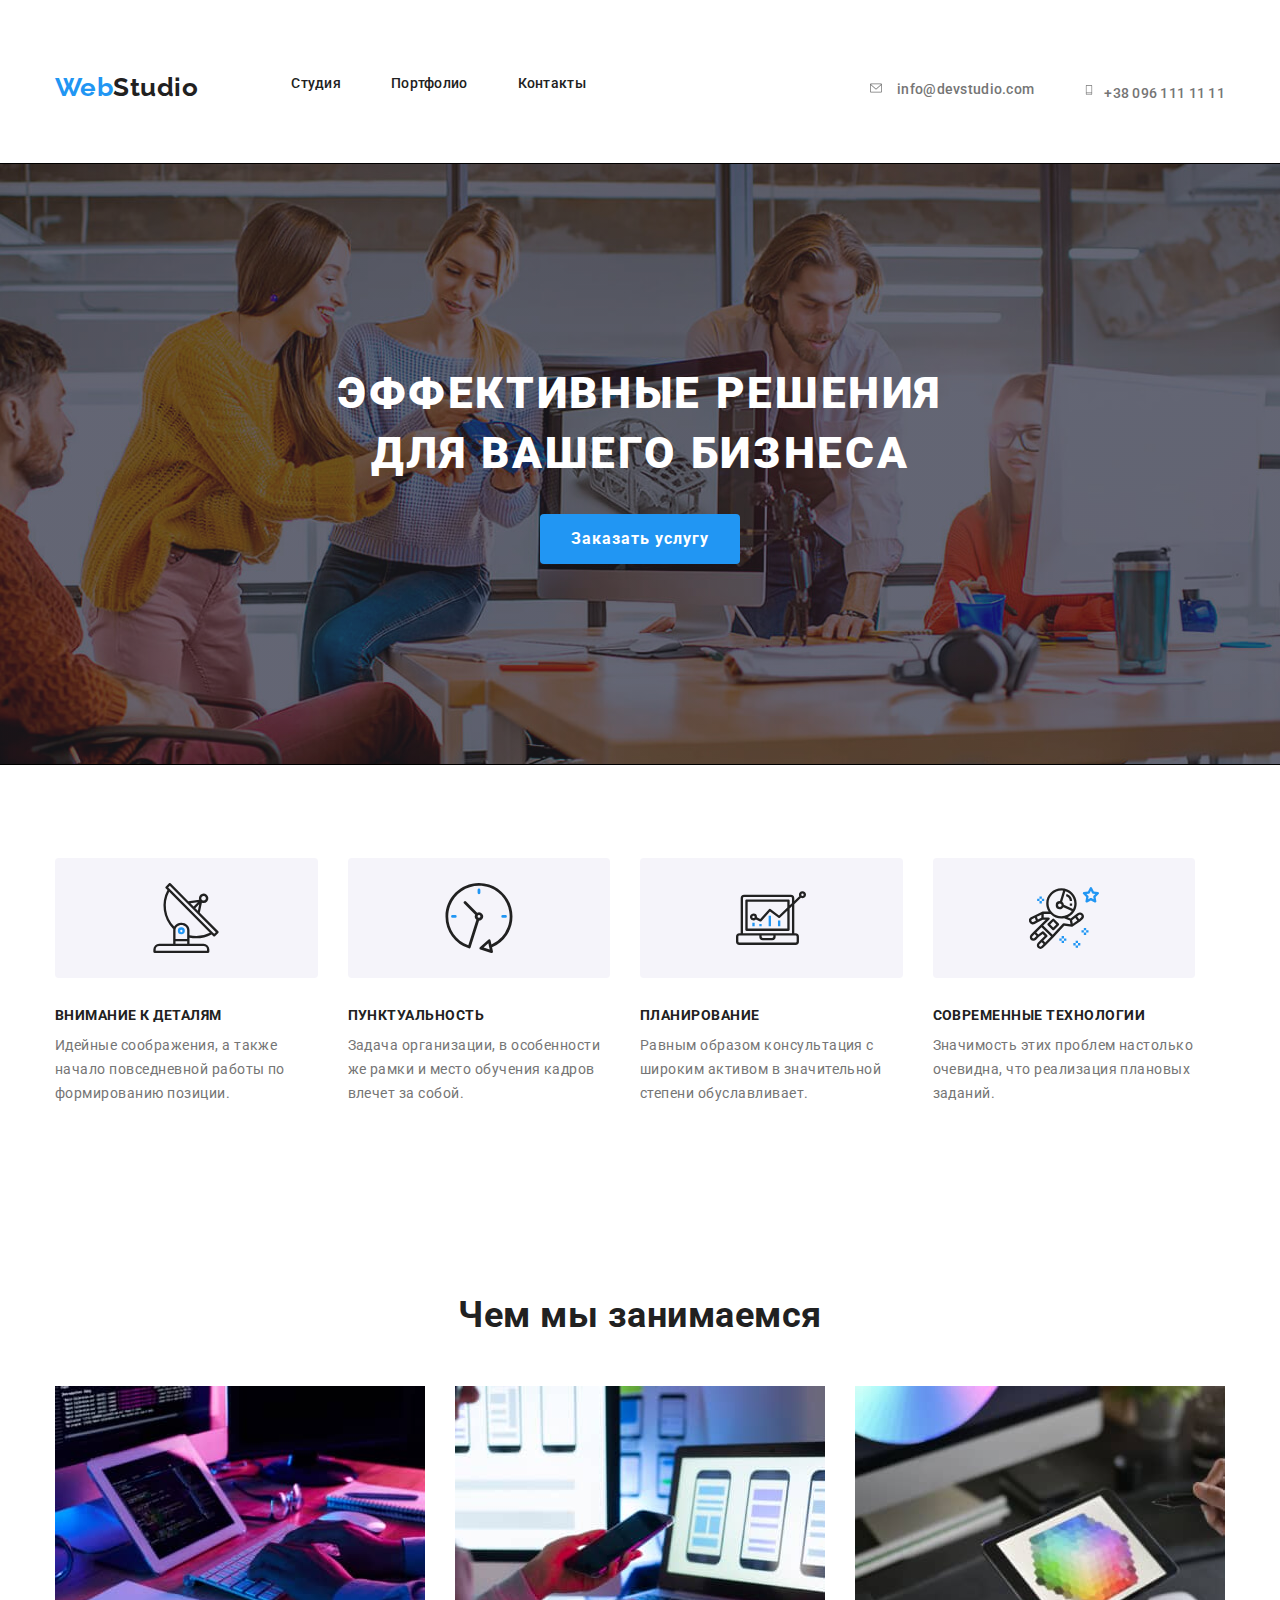
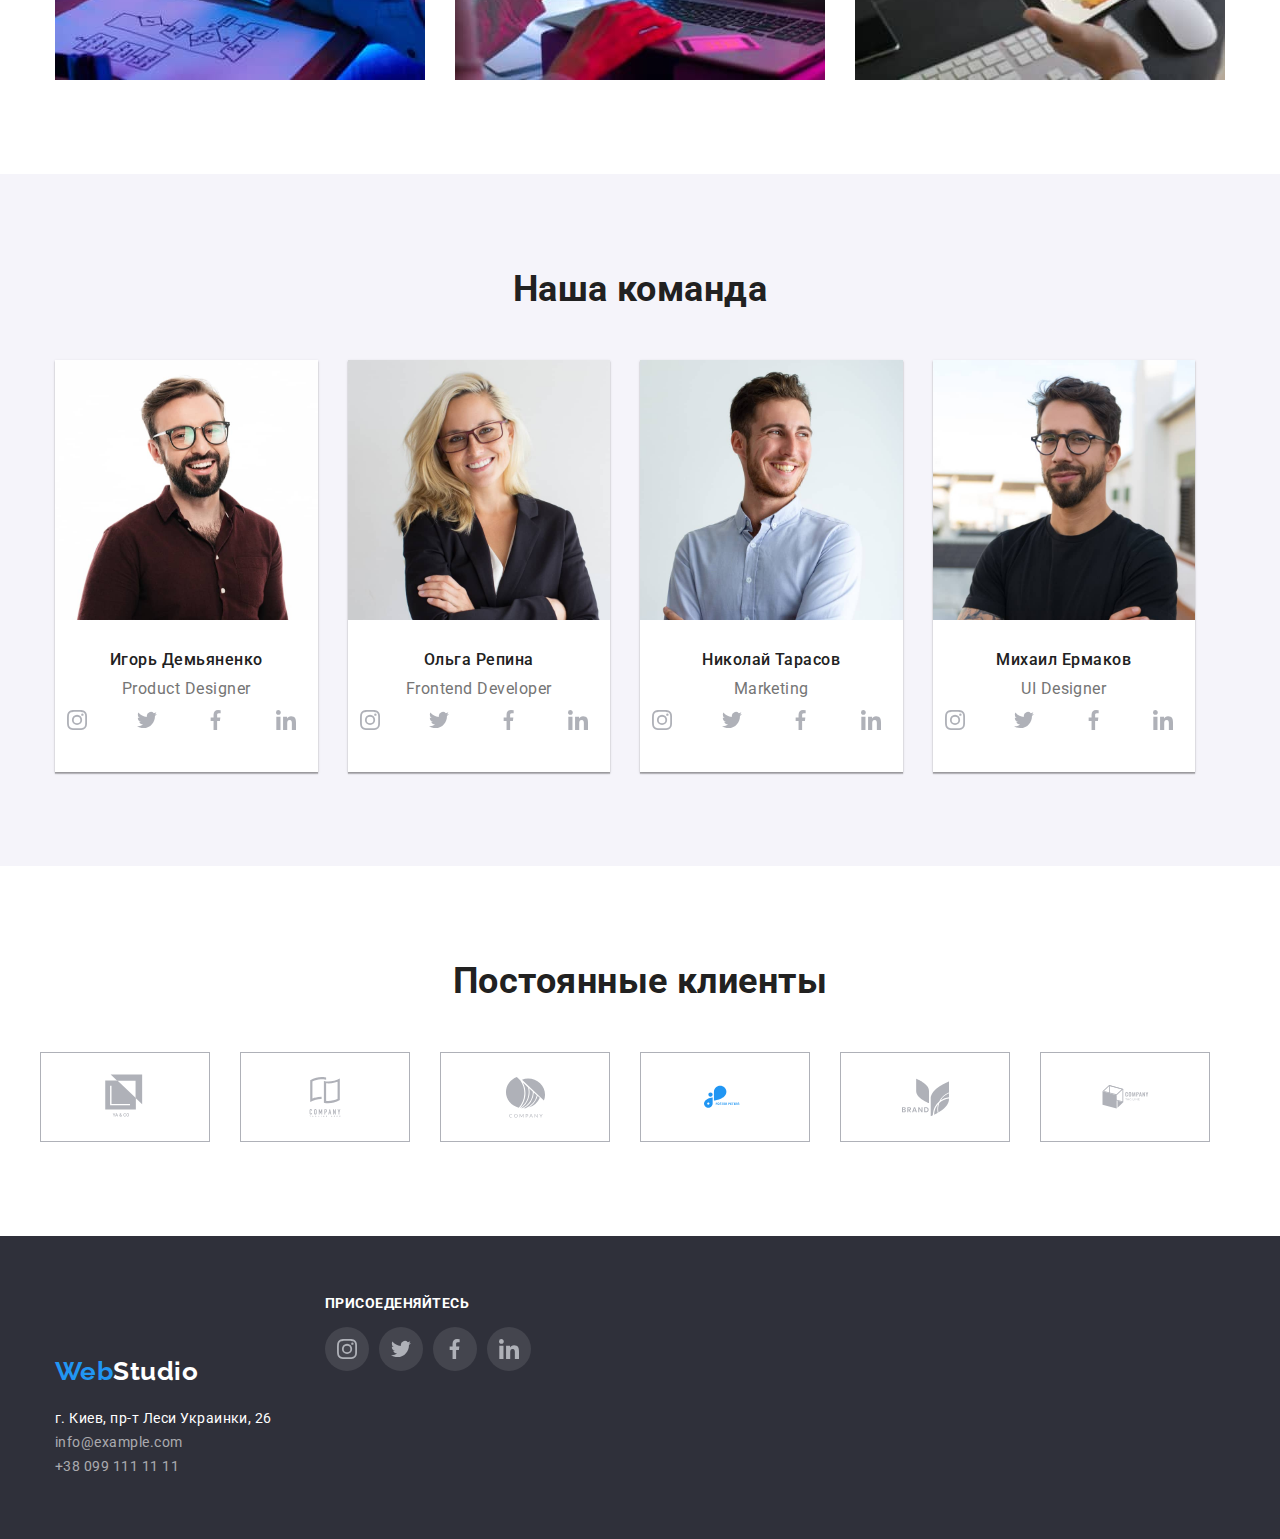
==== index.html @ b107ced2 "Переношу нанные из ДЗ №4" ====
<!DOCTYPE html>
<html lang="ru">

<head>
  <meta charset="UTF-8" />
  <meta name="viewport" content="width=device-width, initial-scale=1.0" />
  <title>Studia</title>
  <link href="https://fonts.googleapis.com/css2?family=Raleway:wght@700&family=Roboto:wght@400;500;700;900&display=swap"
    rel="stylesheet" />
  <link rel="stylesheet" href="./css/normalize.css" />
  <link rel="stylesheet" href="./css/styles.css" />
</head>

<body class="site">

  <!--Шапка сайта навигация-->
  <header class="top">
    <div class="container">
      <nav class="site-nav">
        <a href="./index.html" class="logo" lang="en">
          <span>Web</span>Studio</a>
        <ul class="cape">
          <li class="top-menu">
            <a href="./index.html" class="link">Студия</a>
          </li>
          <li class="top-menu">
            <a href="./portfolio.html" class="link">Портфолио</a>
          </li>
          <li class="top-menu">
            <a href="" class="link">Контакты</a>
          </li>
        </ul>
      </nav>
      <address class="nav-svjaz">


        <a href="mailto:info@devstudio.com">
          <svg class="nav-svjaz-convert">
            <use href="./images/sprit.svg#icon-convert">
            </use>
          </svg>
          <span>
            info@devstudio.com
          </span></a>


        <a href="tel:+380961111111">
          <svg class="nav-svjaz-phone">
            <use href="./images/sprit.svg#icon-phone">
            </use>
          </svg>+38 096 111 11 11</a>

      </address>
    </div>
  </header>
  <main>

    <!--Эффективные решения для вашего бизнеса-->
    <section class="geroj">
      <div class="geroj-content">
        <h1 class="geroj-title">
          Эффективные решения<br />для вашего бизнеса
        </h1>
        <button type="button" class="geroj-cnopca">Заказать услугу</button>
      </div>
    </section>

    <!--Преимущества-->
    <section class="rabot pros">
      <div class="container">
        <!--Этот заголовок будет скрывать-->
        <h2 class="scrit">Преимущества</h2>
        <ul class="cape">
          <li class="top-menu pros-microscop">
            <h3 class="pros-title">Внимание к деталям</h3>
            <p class="pros-absaz">
              Идейные соображения, а также начало повседневной работы по
              формированию позиции.
            </p>
          </li>
          <li class="top-menu pros-hcasi">
            <h3 class="pros-title">Пунктуальность</h3>
            <p class="pros-absaz">
              Задача организации, в особенности же рамки и место обучения
              кадров влечет за собой.
            </p>
          </li>
          <li class="top-menu pros-nout">
            <h3 class="pros-title">Планирование</h3>
            <p class="pros-absaz">
              Равным образом консультация с широким активом в значительной
              степени обуславливает.
            </p>
          </li>
          <li class="top-menu pros-cosmonavt">
            <h3 class="pros-title">Современные технологии</h3>
            <p class="pros-absaz">
              Значимость этих проблем настолько очевидна, что реализация
              плановых заданий.
            </p>
          </li>
        </ul>
      </div>
    </section>

    <!--Чем мы занимаемся-->
    <section class="rabot cartinca">
      <div class="container">
        <h2 class="cartinca-title">Чем мы занимаемся</h2>
        <ul class="cape">
          <li class="top-menu">
            <img src="./images/block-chema.jpg" width="370" height="294"
              alt="планшет, пальцы на клавиатуре, нарисованная блок-схема на листе" />
          </li>
          <li class="top-menu">
            <img src="./images/nout.jpg" width="370" height="294"
              alt="пальцы одной руки на клавиатуре включённого ноутбука, смартфон в другой руке" />
          </li>
          <li class="top-menu">
            <img src="./images/planshet.jpg" width="370" height="294"
              alt="цветная пиктограмма на включенном планшете" />
          </li>
        </ul>
      </div>
    </section>

    <!--Наша команда-->
    <section class="rabot comanda">
      <div class="container">
        <h2 class="comanda-title">Наша команда</h2>
        <ul class="cape">
          <li class="comanda-photo">
            <img src="./images/foto-igor.jpg" alt="фото Игоря" width="270" height="260" class="photo igor" />
            <h4 class="name">Игорь Демьяненко</h4>
            <p lang="en" class="profession">Product Designer</p>

            <ul class="social-list cape">
              <li class="social-list-item">
                <a href="" class="social-list-item-link">
                  <svg class="social-list-item-svg">
                    <use href="./images/sprit.svg#icon-instagram"></use>
                  </svg>
                </a>
              </li>
              <li class="social-list-item">
                <a href="" class="social-list-item-link">
                  <svg class="social-list-item-svg">
                    <use href="./images/sprit.svg#icon-twitter"></use>
                  </svg>
                </a>
              </li>
              <li class="social-list-item">
                <a href="" class="social-list-item-link">
                  <svg class="social-list-item-svg">
                    <use href="./images/sprit.svg#icon-facebook"></use>
                  </svg>
                </a>
              </li>
              <li class="social-list-item">
                <a href="" class="social-list-item-link">
                  <svg class="social-list-item-svg">
                    <use href="./images/sprit.svg#icon-linkedin"></use>
                  </svg>
                </a>
              </li>
            </ul>
          </li>

          <li class="comanda-photo">
            <img src="./images/foto-olga.jpg" alt="девушка улыбается  фото Ольги" width="270" height="260" />
            <h4 class="name">Ольга Репина</h4>
            <p lang="en" class="profession">Frontend Developer</p>

            <ul class="social-list cape">
              <li class="social-list-item">
                <a href="" class="social-list-item-link">
                  <svg class="social-list-item-svg">
                    <use href="./images/sprit.svg#icon-instagram"></use>
                  </svg>
                </a>
              </li>
              <li class="social-list-item">
                <a href="" class="social-list-item-link">
                  <svg class="social-list-item-svg">
                    <use href="./images/sprit.svg#icon-twitter"></use>
                  </svg>
                </a>
              </li>
              <li class="social-list-item">
                <a href="" class="social-list-item-link">
                  <svg class="social-list-item-svg">
                    <use href="./images/sprit.svg#icon-facebook"></use>
                  </svg>
                </a>
              </li>
              <li class="social-list-item">
                <a href="" class="social-list-item-link">
                  <svg class="social-list-item-svg">
                    <use href="./images/sprit.svg#icon-linkedin"></use>
                  </svg>
                </a>
              </li>
            </ul>

          </li>
          <li class="comanda-photo">
            <img src="./images/foto-nikolaj.jpg" alt="фото Николая" width="270" height="260" />
            <h4 class="name">Николай Тарасов</h4>
            <p lang="en" class="profession">Marketing</p>
            <ul class="social-list cape">
              <li class="social-list-item">
                <a href="" class="social-list-item-link">
                  <svg class="social-list-item-svg">
                    <use href="./images/sprit.svg#icon-instagram"></use>
                  </svg>
                </a>
              </li>
              <li class="social-list-item">
                <a href="" class="social-list-item-link">
                  <svg class="social-list-item-svg">
                    <use href="./images/sprit.svg#icon-twitter"></use>
                  </svg>
                </a>
              </li>
              <li class="social-list-item">
                <a href="" class="social-list-item-link">
                  <svg class="social-list-item-svg">
                    <use href="./images/sprit.svg#icon-facebook"></use>
                  </svg>
                </a>
              </li>
              <li class="social-list-item">
                <a href="" class="social-list-item-link">
                  <svg class="social-list-item-svg">
                    <use href="./images/sprit.svg#icon-linkedin"></use>
                  </svg>
                </a>
              </li>
            </ul>

          </li>
          <li class="comanda-photo">
            <img src="./images/foto-mihail.jpg" alt="фото Михаила" width="270" height="260" />
            <h4 class="name">Михаил Ермаков</h4>
            <p lang="en" class="profession">UI Designer</p>

            <ul class="social-list cape">
              <li class="social-list-item">
                <a href="" class="social-list-item-link">
                  <svg class="social-list-item-svg">
                    <use href="./images/sprit.svg#icon-instagram"></use>
                  </svg>
                </a>
              </li>
              <li class="social-list-item">
                <a href="" class="social-list-item-link">
                  <svg class="social-list-item-svg">
                    <use href="./images/sprit.svg#icon-twitter"></use>
                  </svg>
                </a>
              </li>
              <li class="social-list-item">
                <a href="" class="social-list-item-link">
                  <svg class="social-list-item-svg">
                    <use href="./images/sprit.svg#icon-facebook"></use>
                  </svg>
                </a>
              </li>
              <li class="social-list-item">
                <a href="" class="social-list-item-link">
                  <svg class="social-list-item-svg">
                    <use href="./images/sprit.svg#icon-linkedin"></use>
                  </svg>
                </a>
              </li>
            </ul>

          </li>
        </ul>
      </div>
    </section>

    <!-- Постоянные клиенты -->
    <section class="rabot clients">
      <div class="container">
        <h2 class="clients-postojannie">Постоянные клиенты</h2>
        <ul class="cape">
          <li class="top-menu">
            <a href="" class="list-item-link">
              <svg class="list-item-link-svg" width="45" height="50">
                <use href="./images/sprit.svg#icon-client-1"></use>
              </svg>
            </a>
          </li>
          <li class="top-menu">
            <a href="" class="list-item-link">
              <svg class="list-item-link-svg" width="40" height="52">
                <use href="./images/sprit.svg#icon-client-2"></use>
              </svg>
            </a>
          </li>
          <li class="top-menu">
            <a href="" class="list-item-link">
              <svg class="list-item-link-svg" width="41" height="43">
                <use href="./images/sprit.svg#icon-client-3"></use>
              </svg>
            </a>
          </li>
          <li class="top-menu">
            <a href="" class="list-item-link">
              <svg class="list-item-link-svg" width="80" height="42">
                <use href="./images/sprit.svg#icon-client-4"></use>
              </svg>
            </a>
          </li>
          <li class="top-menu">
            <a href="" class="list-item-link">
              <svg class="list-item-link-svg" width="59" height="47">
                <use href="./images/sprit.svg#icon-client-5"></use>
              </svg>
            </a>
          </li>
          <li class="top-menu">
            <a href="" class="list-item-link">
              <svg class="list-item-link-svg" width="89" height="46">
                <use href="./images/sprit.svg#icon-client-6"></use>
              </svg>
            </a>
          </li>
        </ul>
      </div>
    </section>

  </main>



  <!--Футер-->
  <footer class="bottom">
    <div class="container">
      <section class="bottom-cell">
        <!-- Заглавие будет скрыто -->
        <h2 class="scrit">Наши контакты</h2>
        <a href="./index.html" class="logo" lang="en">
          <span>Web</span>Studio</a>
        <address class="bottom-svjaz">
          <a href="https://goo.gl/maps/cJfqDqCZYwjDyBbn9" target="_blank" class="bottom-svjaz zvet">г. Киев,
            пр-т Леси
            Украинки, 26</a>
          <a href=" mailto:info@example.com" class="bottom-svjaz">info@example.com</a>

          <a href="tel:+380991111111" class="bottom-svjaz">+38 099 111 11 11</a>

        </address>
      </section>

      <section class="bottom-cozseti">
        <!-- Прихований заголовок -->
        <h2 class="scrit">Соцсети</h2>
        <div>
          <b class="bottom-prisoedenajtes">Присоеденяйтесь</b>
          <ul class="social-list cape">
            <li class="social-list-item">
              <a href="" class="social-list-item-link">
                <svg class="social-list-item-svg">
                  <use href="./images/sprit.svg#icon-instagram"></use>
                </svg>
              </a>
            </li>
            <li class="social-list-item">
              <a href="" class="social-list-item-link">
                <svg class="social-list-item-svg">
                  <use href="./images/sprit.svg#icon-twitter"></use>
                </svg>
              </a>
            </li>
            <li class="social-list-item">
              <a href="" class="social-list-item-link">
                <svg class="social-list-item-svg">
                  <use href="./images/sprit.svg#icon-facebook"></use>
                </svg>
              </a>
            </li>
            <li class="social-list-item">
              <a href="" class="social-list-item-link">
                <svg class="social-list-item-svg">
                  <use href="./images/sprit.svg#icon-linkedin"></use>
                </svg>
              </a>
            </li>
          </ul>
        </div>

      </section>

    </div>
  </footer>
</body>

</html>
---- css/styles.css ----
/* цвет основного текста #212121 */
/* цвет вторичного текста #757575 */
/* акцент #2196F3 */
/* белый цвет #ffffff */
/*вторичный цвет фона #2F303A */

:root {
  --title-text-color: #212121;
  --primary-text-color: #757575;
  --accent-color: #2196f3;
  --primary-gov-color: #ffffff;
  --secondary-sov-color: #2f303a;
  --secondary-lav-color: #f5f4fa;
}

*,
*::before,
/*наследует стиль от элемента к которому добавляется*/
*::after {
  /* создаёт псевдоэлемент после содержимого элемента. Не у всех элементов есть собственное содержимое, поэтому ::after не даёт результата для <img>, <input> и ряда других элементов.*/
  margin: 0;
  /*это внешний отступ на всех 4 сторонах*/
  padding: 0;
  /*задает отступ от содержимого до края блока*/
  box-sizing: border-box;
  /*размер коробки: рамка-рамка;*/
}

*,
::after,
::before {
  box-sizing: border-box;
}

body {
  font-family: Roboto, sans-serif;
  /*шрифт*/
  font-weight: 400;
  /*насыщенность шрифта*/
  color: var(--primary-text-color);
  letter-spacing: 0.03em;
  /*сгущенность шрифра*/
  background-color: var(--primary-gov-color);
  /*цвет фона*/
}

.cape {
  list-style: none;
  /*стиль маркера, тут выбран без подчеркивания*/
}

a {
  display: block;
  /*сделать блочным*/
  text-decoration: none;
  /*убрали подчеркивание ссылки*/
}

button {
  cursor: pointer;
  /*чтобы кнопка выделялась при нажатии*/
  display: inline-block;
  /*изменили на строчно-блочный, для придания формы кнопке */
}

img {
  display: block;
  /*Превращение тега <img> в блочный элемент*/
  max-width: 100%;
  /*максимальная ширина*/
  object-fit: cover;
  /*отрезаем стороны img сoхраняя соотношение сторон */
}

address {
  font-style: normal;
  /*стиль шрифта*/
}

.container {
  width: 1200px;
  /*ширина*/
  padding: 0 15px;
  /*отступ от содержимого до края блока*/
  margin: 0 auto;
  /*это внешний отступ на всех 4 сторонах*/
}

.scrit {
  position: absolute;
  clip-path: rect(1px, 1px, 1px, 1px);
  /*область для скрытого заголовка*/
  padding: 0;
  border: 0;
  /*убирает рамку*/
  height: 1px;
  /*высота*/
  width: 1px;
  /*ширина*/
  overflow: hidden;
}

/* Cтилизация заголовка*/

header {
  padding-top: 35px;
  /*отступ от верхнего края*/
  padding-bottom: 29px;
  /*отступ от нижнего края содержимог оелемента*/
  background-color: var(--primary-gov-color);
}

header .container {
  display: flex;
  /*поставили в ряд из привет!*/
  align-items: center;
  /*выравнивам по центру*/
}

/* Стилизация логотипа*/

.logo {
  font-family: Raleway, sans-serif;
  /*шрифт*/
  font-weight: 700;
  /*насыщенность шрифта*/
  font-size: 26px;
  /*размер шрифта*/
  line-height: 1.19;
  /*междустрочный интервал*/
}

.logo span {
  color: var(--accent-color);
  /*цвет*/
}

.top .logo {
  padding-top: 27px;
  /*отступ от верхнего края*/
  padding-bottom: 22px;
  /*отступ от нижнего края содержимог елемента*/
  margin-right: 93px;
  color: var(--title-text-color);
}

.bottom .logo {
  margin-bottom: 20px;
  /*отступа от нижнего края */
  color: var(--primary-gov-color);
}

/* Стилизация навигации сайта */

.site-nav {
  display: flex;
  align-items: center;
}

.site-nav>.cape {
  display: flex;
}

.site-nav .link {
  font-weight: 500;
  font-size: 14px;
  line-height: 1.14;
  letter-spacing: 0.02em;
  color: var(--title-text-color);
}

.site-nav .top-menu {
  margin-right: 50px;
}

.site-nav .link:hover,
.site-nav .link:focus {
  color: var(--accent-color);
}

.site-nav .link.current::after {
  color: var(--accent-color);
  border-radius: 2px;
}

.site-nav .link.current {
  color: var(--accent-color);
}

/* Стилизация связи, тел. и емейл */

.nav-svjaz {
  display: flex;
  margin-left: auto;
  padding-top: 32px;
  padding-bottom: 32px;

}

.nav-svjaz a {
  color: var(--primary-text-color);
  font-weight: 500;
  font-size: 14px;
  line-height: 1.14;
  letter-spacing: 0.02em;
}

.nav-svjaz a:hover svg ,
.nav-svjaz a:focus svg{
  color: var(--accent-color);
  fill: color: var(--accent-color);;
}

.nav-svjaz a {
  margin-left: 50px;
}

.nav-svjaz-convert {
  fill: var(--primary-text-color);
  width: 16px;
  height: 12px;
  margin-right: 10px;
  margin-top: 15px;

}

.nav-svjaz-phone {
  fill: var(--primary-text-color);
  background: url('./images/symbol-defs.svg');
  background-size: 100%;
  width: 10px;
  height: 16px;
  margin-top: 12px;
  margin-right: 10px;
  margin-top: 15px;
}

.nav-svjaz-convert {
  background: url('./images/symbol-defs.svg');
  background-size: 100%;
  width: 16px;
  height: 12px;
}

.nav-svjaz-convert:hover {
  background-position: 0 25px;
  color: var(--accent-color);
}

/*Cтилизация страницы студия*/
h1,
h2,
h3,
h4 {
  margin-top: 0;
  margin-bottom: 0;
  color: var(--title-text-color);
}

p {
  margin-top: 0;
  margin-bottom: 0;
}

/* Cтилизация секции герой */

.geroj {
  /*height: 600px;*/
  min-height: 600px;
  outline: 1px solid black;
  max-width: 1600px;
  margin: 0 auto;
  /*margin-left: auto;
  margin-top: auto;*/
  padding-top: 200px;
  padding-bottom: 200px;
  background-color: var(--secondary-sov-color);
  background-image: linear-gradient(to right, rgba(47, 48, 58, 0.4), rgba(47, 48, 58, 0.4)),
    url(../images/geroj.jpg);
  /*background-image: linear-gradient(rgba(47, 48, 58, 0.4), rgba(47, 48, 58, 0.4)),
    url(../images/geroj.jpg);*/
  background-position: center;
  background-repeat: no-repeat;
  background-size: cover;
}

.geroj-content {
  text-align: center;
  margin: 0 auto;
  max-width: 696px;
  padding-right: 15px;
  padding-left: 15px;
}

.geroj-title {
  margin: 0 auto 30px;
  font-weight: 900;
  font-size: 44px;
  line-height: 1.36;
  letter-spacing: 0.06em;
  text-transform: uppercase;
  /*делаем, чтоб все буквы были заглавными*/

  color: var(--primary-gov-color);
}

.geroj-cnopca {
  display: block;
  width: 200px;
  min-height: 50px;
  /*минимальная высота*/
  margin: 0 auto;
  padding: 10px 31px;

  font-family: inherit;
  font-weight: 700;
  font-size: 16px;
  line-height: 1.88;
  letter-spacing: 0.06em;

  color: var(--primary-gov-color);
  background-color: var(--accent-color);

  border-radius: 4px;
  /*округляем края кнопки*/
  border-width: 0;
  /*толщина*/
}

/* Cтилизация наших преимуществ */

.rabot {
  padding-top: 94px;
  /*Устанавливает значение поля от верхнего края содержимого элемента. Полем называется расстояние от внутреннего края рамки элемента до воображаемого прямоугольника, ограничивающего его содержимое*/
  padding-bottom: 94px;
}

.pros .cape {
  display: flex;
}

.pros .top-menu {
  width: 270px;
}

.pros .top-menu {
  margin-right: 30px;
}

.pros .top-menu::before {
  display: block;
  content: "";
  height: 120px;
  margin-bottom: 30px;
  background-color: #f5f4fa;
  border-radius: 4px;
  background-repeat: no-repeat;
  background-position: center;
}

.pros-microscop::before {
  background-image: url(../images/microscop.svg);
}

.pros-hcasi::before {
  background-image: url(../images/hcasi.svg);
}

.pros-nout::before {
  background-image: url(../images/nout.svg);
}

.pros-cosmonavt::before {
  background-image: url(../images/cosmonavt.svg);
}

.pros-title {
  margin-bottom: 10px;
  font-weight: 700;
  font-size: 14px;
  line-height: 1.14;
  text-transform: uppercase;

  color: var(--title-text-color);
}

.pros-absaz {
  font-size: 14px;
  line-height: 1.71;
  color: var(--primary-text-color);
}

/* Стилизация секции чем мы занимаемся*/

.cartinca {
  padding-top: 0;
}

.cartinca-title {
  margin-bottom: 50px;
  text-align: center;
  font-size: 36px;
  /* размер шрифта*/
  line-height: 1.17;
}

.cartinca .top-menu {
  width: 370px;
  margin: 15px;
}

.cartinca .cape {
  display: flex;
  flex-wrap: wrap;
  /*Флексы выстраиваются в несколько строк*/
  margin: -15px;
}

/* Стилизация секции наша команда*/

.comanda {
  background-color: var(--secondary-lav-color);
}

.comanda-title {
  margin-bottom: 50px;
  text-align: center;
  font-size: 36px;
  line-height: 1.17;
}

.comanda .cape {
  display: flex;
  justify-content: space-between;
  /*задает отступы между картинками*/
}

.comanda-photo {
  margin-right: 30px;
}

.comanda-photo .name {
  margin-bottom: 10px;
  font-weight: 500;
  font-size: 16px;
  line-height: 1.19;
}

.comanda-photo {
  text-align: center;
  padding-bottom: 30px;
  background: var(--primary-gov-color);
  box-shadow: 0px 1px 3px rgba(0, 0, 0, 0.12), 0px 1px 1px rgba(0, 0, 0, 0.14),
    0px 2px 1px rgba(0, 0, 0, 0.2);
  /*добавляем тень*/
}

.comanda-photo img {
  margin-bottom: 30px;
}

.comanda-photo .profession {
  font-size: 16px;
  line-height: 1.19;
}

/*Cтилизация соц сетей*/

.social-list {
  display: flex;
  justify-content: center;
  align-items: center;
}

.social-list-item-link {
  display: flex;
  align-items: center;
  justify-content: center;
  width: 44px;
  height: 44px;
  border-radius: 50%;
}

.social-list-item {
  margin-right: 10px;
}

.social-list-item-svg {
  fill: #afb1b8;
  width: 20px;
  height: 20px;

}

.social-list-item-link:hover {
  background-color: var(--accent-color);
}

.social-list-item-link:hover .social-list-item-svg {
  fill: var(primary-gov-color);
}



/*Cтилизация секции наши клиенты*/

.clients-postojannie {
  margin-bottom: 50px;
  text-align: center;
  font-size: 36px;
  line-height: 1.17;
}

.clients .cape {
  display: flex;
  justify-content: center;
}

.clients .top-menu {
  margin-right: 30px;
}

.clients .list-item-link {
  display: flex;
  align-items: center;
  justify-content: center;
  width: 170px;
  height: 90px;
  border: 1px solid #afb1b8;
}

.clients .list-item-link:hover {
  border: 1px solid var(--accent-color);
}

.clients .list-item-link-svg {
  fill: #afb1b8;
}

.clients .list-item-link:hover .list-item-link-svg {
  fill: var(--accent-color);
}


/* Cтилизация футера */

/* Стилизация контактных данных футера: адрес, тел , емейл */
.bottom {
  padding-top: 60px;
  padding-bottom: 60px;
  background-color: var(--secondary-sov-color);
}

.bottom .container {
  display: flex;
}

.bottom-svjaz {
  color: rgba(255, 255, 255, 0.6);
  font-size: 14px;
  line-height: 1.71;
  font-style: normal;
}

.zvet {
  color: var(--primary-gov-color);
}

.bottom-cell {
  margin-top: 60px;
  margin-bottom: 60 px;
  width: 270px;

}

section {
  display: block;
}

bottom-svjaz a {
  color: var(--primary-gov-color);
  font-size: 14px;
  line-height: 1.71;
  margin-bottom: 9px;
}

/*.carta {
  color: var(--primary-gov-color);*/

.bottom-svjaz a:hover,
/*фокус и ховер*/
.bottom-svjaz a:focus {
  color: var(--accent-color);
}

.bottom-cozseti {
  display: block;
  margin-bottom: 20px;
  font-size: 14px;
  line-height: 1.14;
  text-transform: uppercase;

  color: var(--primary-gov-color);
}

.bottom-cozseti .social-list-item-link {
  background-color: rgba(255, 255, 255, 0.1);
}

.bottom-cozseti .social-list-item-svg {
  fill: var(--primary-gov-color);
}

.bottom-cozseti .social-list-item-link:hover {
  background-color: var(--accent-color);
}

.bottom-cozseti .social-list-item-link:hover .social-list-item-svg {
  fill: var(--primary-gov-color);
}

.bottom-prisoedenajtes {
  font-weight: 700;
  display: block;
  margin-bottom: 15px;
  font-size: 14px;
  line-height: 1.14;
  text-transform: uppercase;

  color: var(--primary-gov-color);
}




/*Стилизация макета портфолио*/
h1,
h2,
h3 {
  margin-top: 0;
  margin-bottom: 0;
}

/*Cтилизация меню макета портфолио*/
button {
  padding: 0 0;
}

.rabot {
  padding-top: 94px;
  padding-bottom: 94px;
}

header {
  border-bottom: 1px solid #f5f4fa;
}

.filter {
  display: flex;
  justify-content: center;
  /*выравнивание картинок по центру относительно всего контейнера*/
  margin-bottom: 34px;
}

.filter-cnopca {
  display: inline-block;
  padding: 6px 22px;

  font-family: inherit;
  font-weight: 500;
  font-size: 16px;
  line-height: 1.62;

  color: var(--title-text-color);

  background-color: var(--secondary-lav-color);
  border-radius: 4px;
  border-width: 0;
}

.cnopca {
  margin-right: 8px;
}

.filter-cnopca:hover,
/*ховер и фокус*/
.filter-cnopca:focus {
  color: var(--primary-gov-color);
  background-color: var(--accent-color);
}

/* Стилизация раздела наши проекты */

.projeckt {
  display: flex;
  flex-wrap: wrap;
  margin: -15px;
  list-style: none;
}

.primer-link {
  border: 1px solid #f5f4fa;
}

.projeckt-stroca {
  width: 370px;
  margin: 15px;
  padding-bottom: 20px;
}

.projeckt-stroca img {
  /*display: block;*/
  margin-bottom: 20px;
}

.projeckt-title {
  margin-right: 20px;
  margin-bottom: 4px;
  margin-left: 20px;
  font-size: 18px;
  line-height: 2;
  letter-spacing: 0.06em;

  color: var(--title-text-color);
}

.projeckt-absaz {
  margin-right: 20px;
  margin-left: 20px;
  font-size: 16px;
  line-height: 2;

  color: var(--primary-text-color);
}

/*.skrit {
}*/
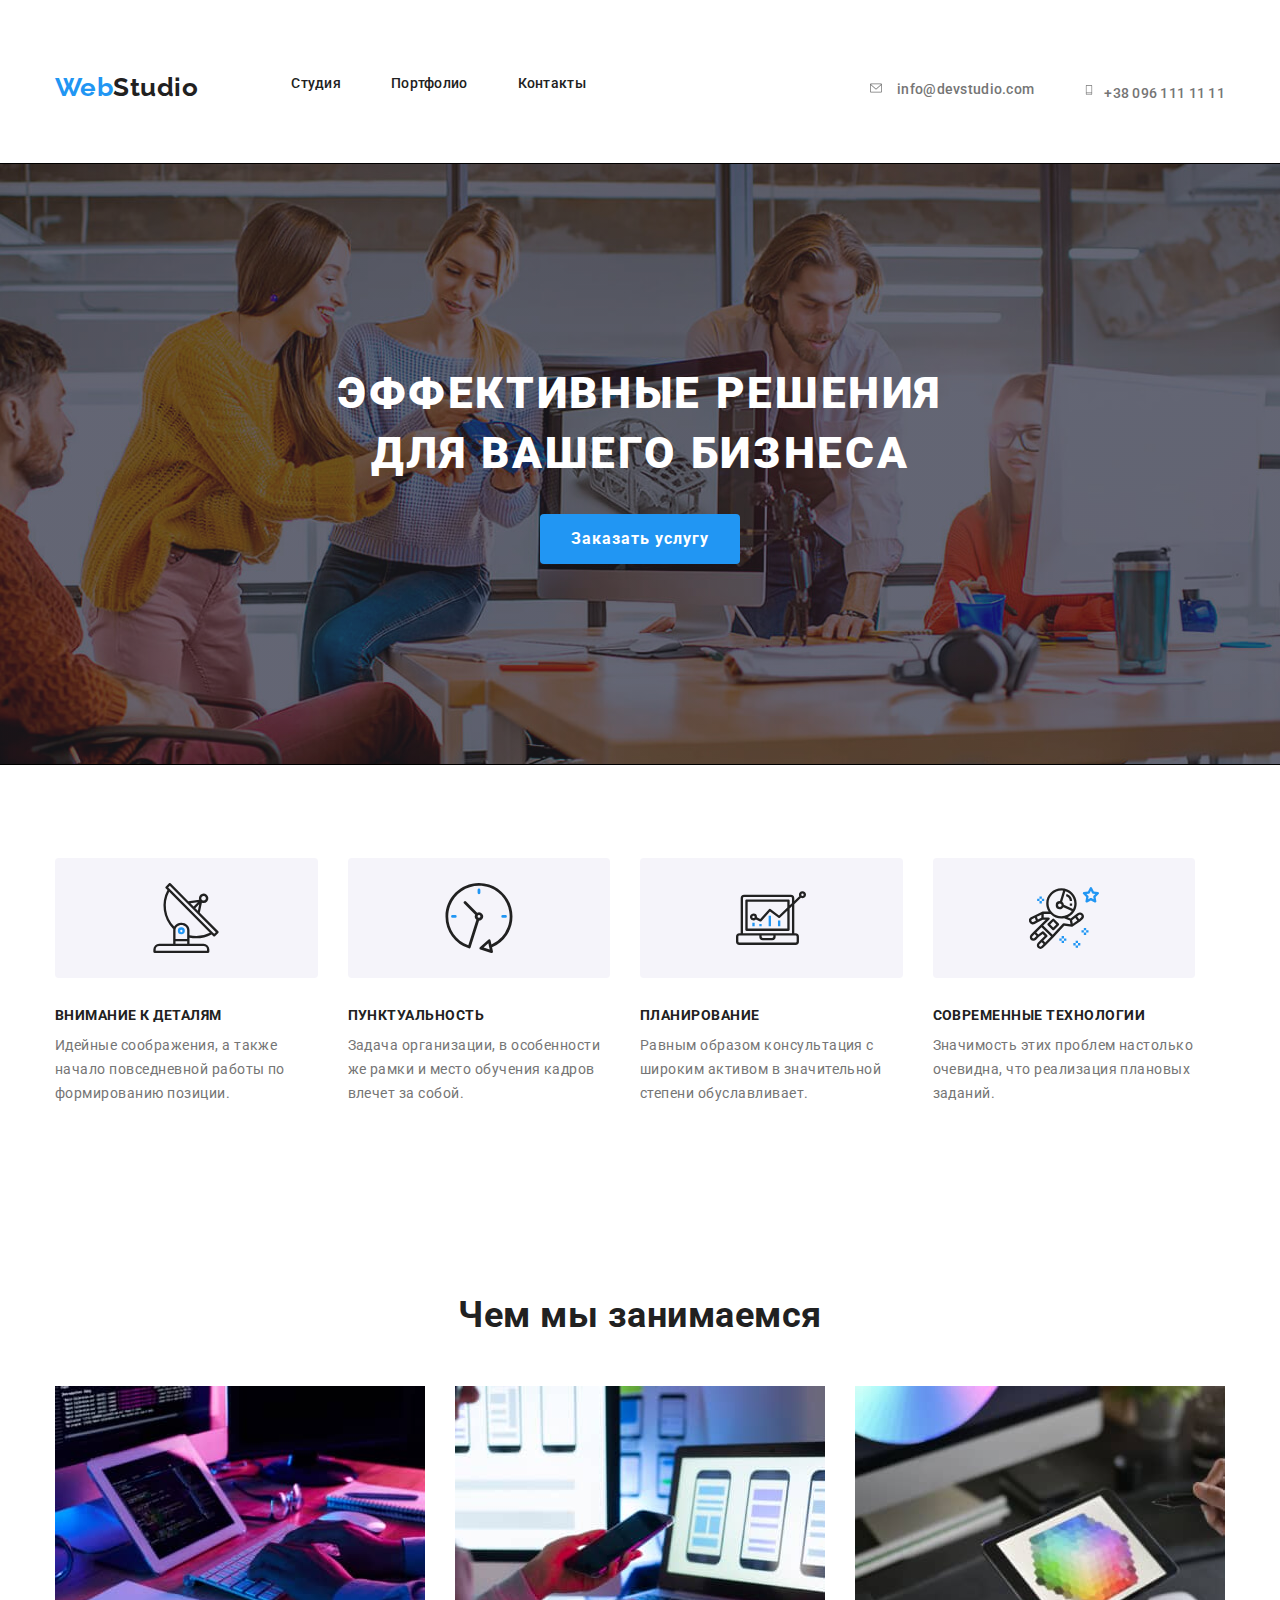
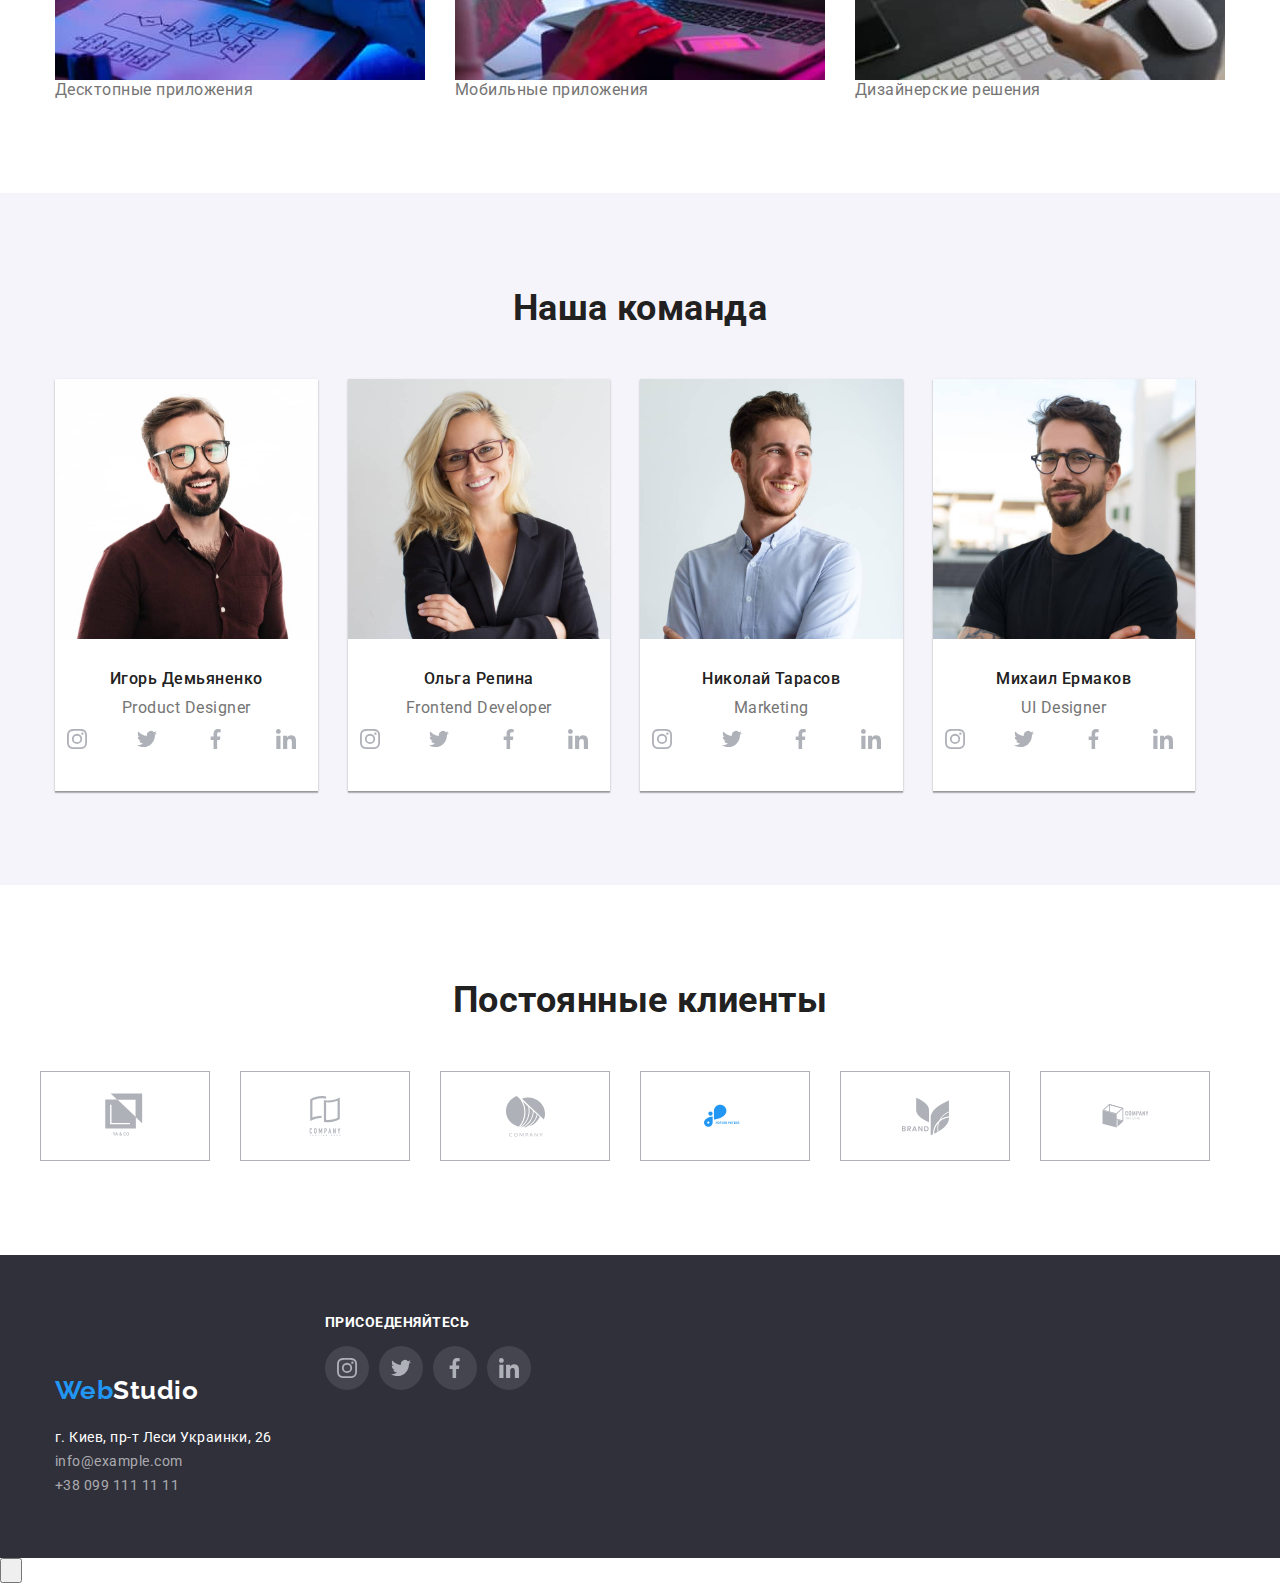
==== commit 83464e65: "добавила файл js" ====
--- a/index.html
+++ b/index.html
@@ -111,14 +111,17 @@
           <li class="top-menu">
             <img src="./images/block-chema.jpg" width="370" height="294"
               alt="планшет, пальцы на клавиатуре, нарисованная блок-схема на листе" />
+            <p class="top-menu-text">Десктопные приложения</p>
           </li>
           <li class="top-menu">
             <img src="./images/nout.jpg" width="370" height="294"
               alt="пальцы одной руки на клавиатуре включённого ноутбука, смартфон в другой руке" />
+            <p class="top-menu-text">Мобильные приложения</p>
           </li>
           <li class="top-menu">
             <img src="./images/planshet.jpg" width="370" height="294"
               alt="цветная пиктограмма на включенном планшете" />
+            <p class="top-menu-text">Дизайнерские решения</p>
           </li>
         </ul>
       </div>
@@ -339,8 +342,6 @@
   <footer class="bottom">
     <div class="container">
       <section class="bottom-cell">
-        <!-- Заглавие будет скрыто -->
-        <h2 class="scrit">Наши контакты</h2>
         <a href="./index.html" class="logo" lang="en">
           <span>Web</span>Studio</a>
         <address class="bottom-svjaz">
@@ -395,6 +396,20 @@
 
     </div>
   </footer>
+
+  <!-- Модальное окно -->
+  <div class="fon scrivaet" data-modal>
+    <div class="modal">
+      <button type="button" class="close-btn" data-modal-close>
+        <svg width="18" height="18">
+          <use href="./images/sprite.svg#icon-close-btn"></use>
+        </svg>
+      </button>
+    </div>
+  </div>
+
+  <script src="./js/modal.js"></script>
+
 </body>
 
 </html>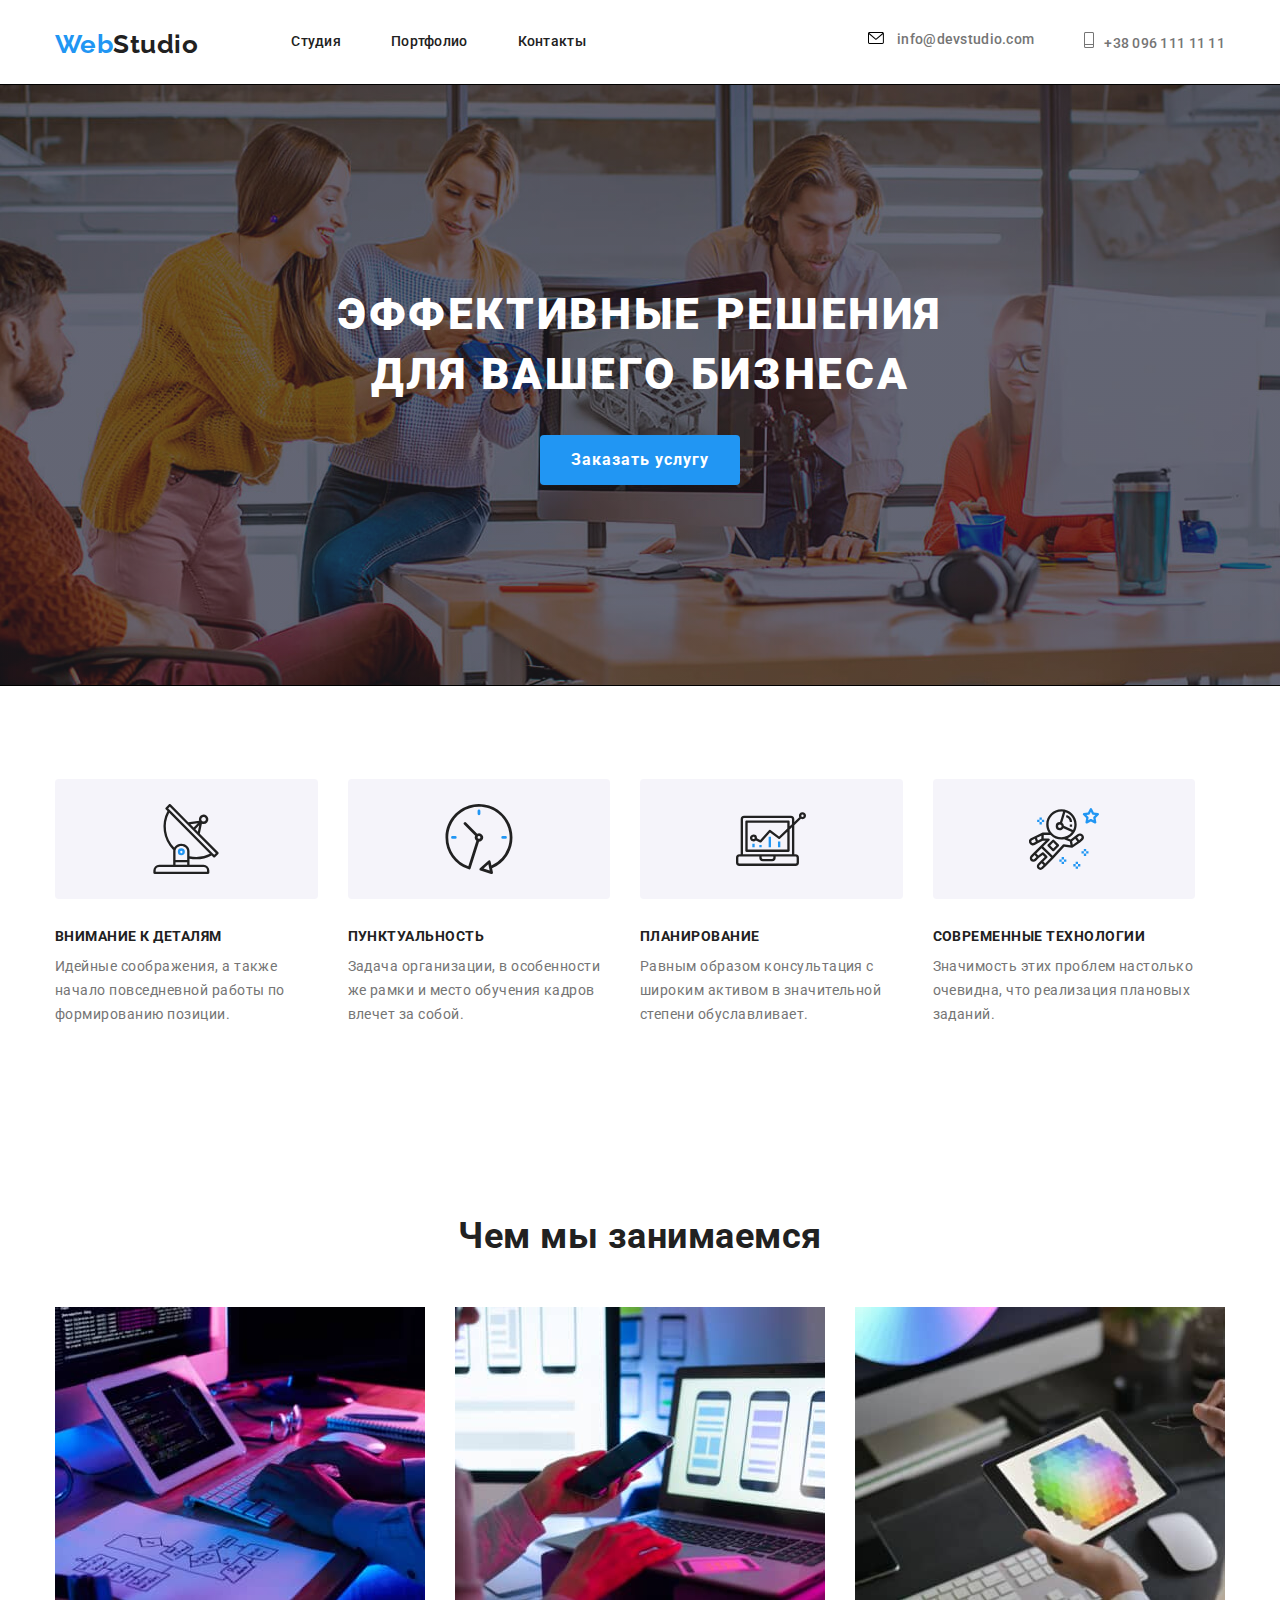
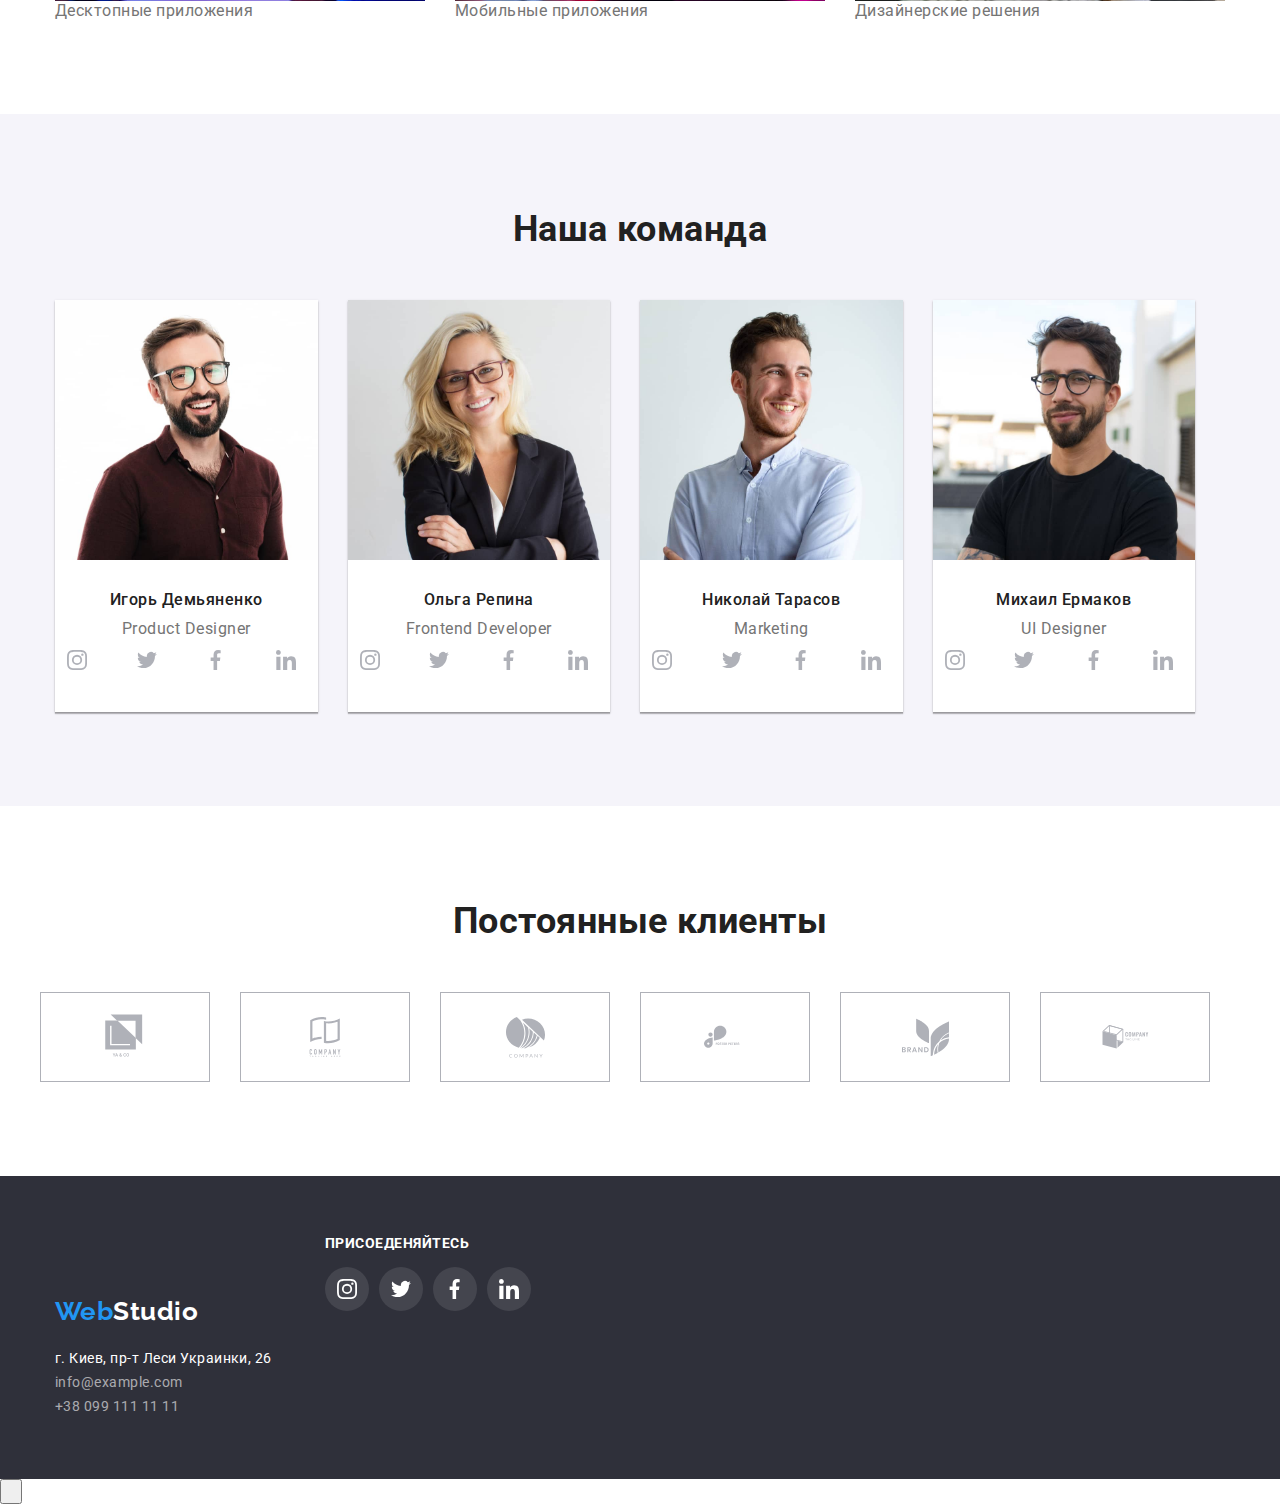
==== commit 2467c9f1: "Исправила конверт и телефон" ====
--- a/index.html
+++ b/index.html
@@ -36,7 +36,7 @@
 
         <a href="mailto:info@devstudio.com">
           <svg class="nav-svjaz-convert">
-            <use href="./images/sprit.svg#icon-convert">
+            <use href="./images/symbol-defs.svg#icon-convert">
             </use>
           </svg>
           <span>
@@ -46,7 +46,7 @@
 
         <a href="tel:+380961111111">
           <svg class="nav-svjaz-phone">
-            <use href="./images/sprit.svg#icon-phone">
+            <use href="./images/symbol-defs.svg#icon-phone">
             </use>
           </svg>+38 096 111 11 11</a>
 
--- a/css/styles.css
+++ b/css/styles.css
@@ -103,9 +103,9 @@
 /* Cтилизация заголовка*/
 
 header {
-  padding-top: 35px;
+  /* padding-top: 35px;
   /*отступ от верхнего края*/
-  padding-bottom: 29px;
+  /* padding-bottom: 29px;*/
   /*отступ от нижнего края содержимог оелемента*/
   background-color: var(--primary-gov-color);
 }
@@ -205,10 +205,10 @@
   letter-spacing: 0.02em;
 }
 
-.nav-svjaz a:hover svg ,
-.nav-svjaz a:focus svg{
+.nav-svjaz a:hover,
+.nav-svjaz a:focus {
   color: var(--accent-color);
-  fill: color: var(--accent-color);;
+  fill: color: var(--accent-color);
 }
 
 .nav-svjaz a {
@@ -216,11 +216,11 @@
 }
 
 .nav-svjaz-convert {
-  fill: var(--primary-text-color);
+  /* fill: var(--primary-text-color);*/
   width: 16px;
   height: 12px;
   margin-right: 10px;
-  margin-top: 15px;
+  /*margin-top: 15px;*/
 
 }
 
@@ -230,9 +230,9 @@
   background-size: 100%;
   width: 10px;
   height: 16px;
-  margin-top: 12px;
+  /*margin-top: 12px;*/
   margin-right: 10px;
-  margin-top: 15px;
+  /* margin-top: 15px;*/
 }
 
 .nav-svjaz-convert {
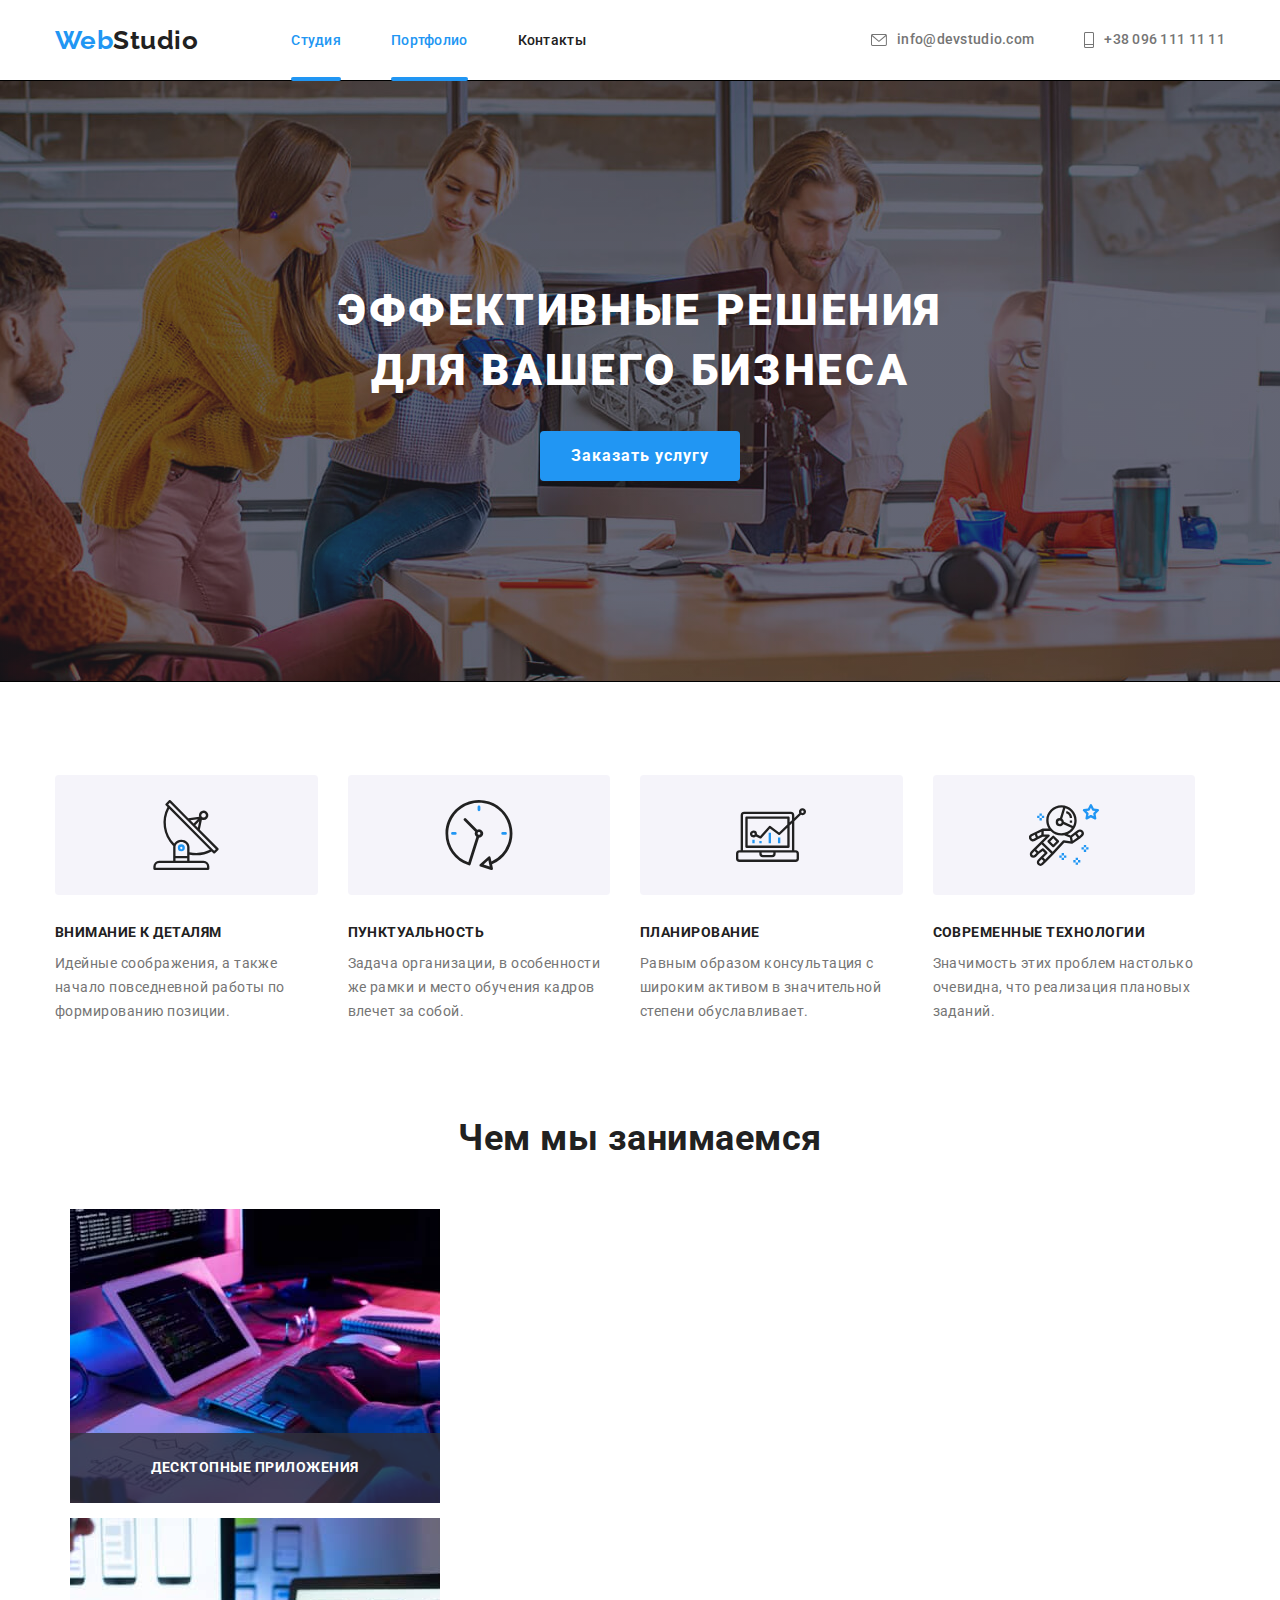
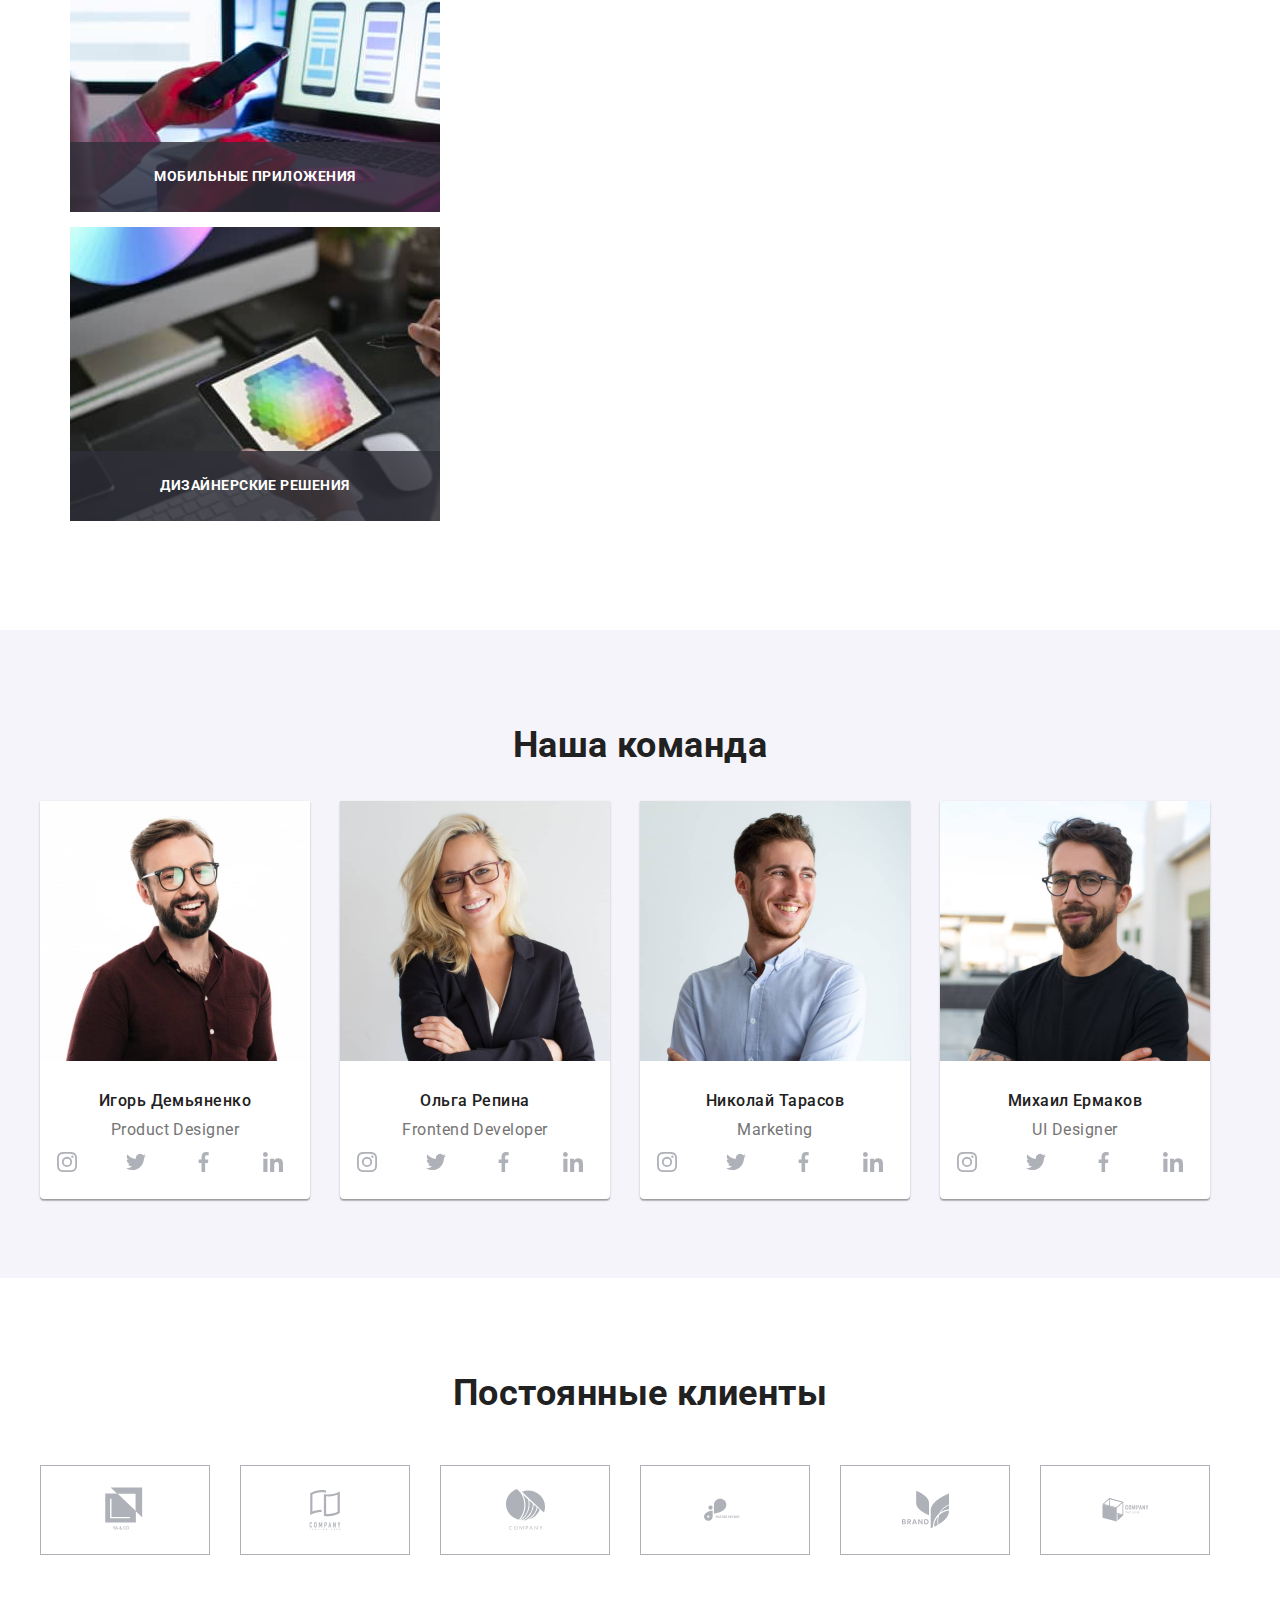
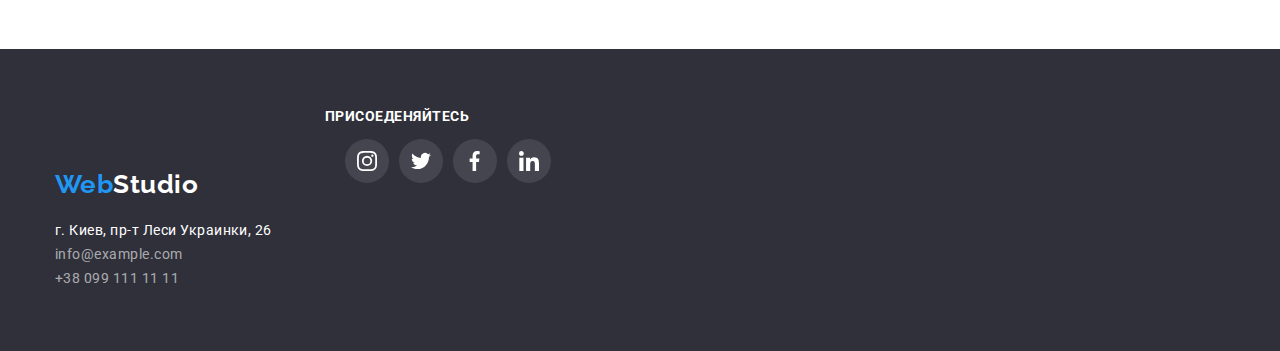
==== commit 9a8c5a35: "добавила транзишн" ====
--- a/index.html
+++ b/index.html
@@ -21,10 +21,10 @@
           <span>Web</span>Studio</a>
         <ul class="cape">
           <li class="top-menu">
-            <a href="./index.html" class="link">Студия</a>
-          </li>
-          <li class="top-menu">
-            <a href="./portfolio.html" class="link">Портфолио</a>
+            <a href="./index.html" class="link current">Студия</a>
+          </li>
+          <li class="top-menu">
+            <a href="./portfolio.html" class="link current">Портфолио</a>
           </li>
           <li class="top-menu">
             <a href="" class="link">Контакты</a>
@@ -398,9 +398,9 @@
   </footer>
 
   <!-- Модальное окно -->
-  <div class="fon scrivaet" data-modal>
+  <div class="backdrop is-hidden" data-modal>
     <div class="modal">
-      <button type="button" class="close-btn" data-modal-close>
+      <button type="button" class="knopka-modal" data-modal-close>
         <svg width="18" height="18">
           <use href="./images/sprite.svg#icon-close-btn"></use>
         </svg>
@@ -409,7 +409,4 @@
   </div>
 
   <script src="./js/modal.js"></script>
-
-</body>
-
-</html>+</body>--- a/css/styles.css
+++ b/css/styles.css
@@ -136,9 +136,9 @@
 }
 
 .top .logo {
-  padding-top: 27px;
+  padding-top: 24px;
   /*отступ от верхнего края*/
-  padding-bottom: 22px;
+  padding-bottom: 25px;
   /*отступ от нижнего края содержимог елемента*/
   margin-right: 93px;
   color: var(--title-text-color);
@@ -162,47 +162,71 @@
 }
 
 .site-nav .link {
+  position: relative;
+  display: block;
+  padding-top: 33px;
+  padding-bottom: 32px;
+  width: max-content;
+   font-weight: 500;
+  font-size: 14px;
+  line-height: 1.14;
+  letter-spacing: 0.02em;
+  color: var(--title-text-color);
+  transition: color 250ms cubic-bezier(0.4, 0, 0.2, 1);
+}
+
+.site-nav .top-menu {
+  margin-right: 50px;
+}
+
+.site-nav .link:hover,
+.site-nav .link:focus {
+  color: var(--accent-color);
+}
+
+.site-nav .link.current::after {
+  content: "";
+  position: absolute;
+  bottom: 0;
+  display: block;
+  width: 100%;
+  height: 4px;
+  background-color: var(--accent-color);
+  /*color: var(--accent-color);*/
+  border-radius: 2px;
+}
+
+.site-nav .link.current {
+  color: var(--accent-color);
+}
+
+
+/* Стилизация связи, тел. и емейл */
+
+.nav-svjaz {
+  display: flex;
+  margin-left: auto;
+  padding-top: 32px;
+  padding-bottom: 32px;
+
+}
+
+.nav-svjaz:hover,
+.nav-svjaz:focus {
+  /*color: var(--accent-color);*/
+  fill: color: var(--accent-color);
+}
+
+.nav-svjaz a {
+  fill: var(--primary-text-color);
+  color: var(--primary-text-color);
+  display: flex;
+  align-items: center;
   font-weight: 500;
   font-size: 14px;
   line-height: 1.14;
   letter-spacing: 0.02em;
-  color: var(--title-text-color);
-}
-
-.site-nav .top-menu {
-  margin-right: 50px;
-}
-
-.site-nav .link:hover,
-.site-nav .link:focus {
-  color: var(--accent-color);
-}
-
-.site-nav .link.current::after {
-  color: var(--accent-color);
-  border-radius: 2px;
-}
-
-.site-nav .link.current {
-  color: var(--accent-color);
-}
-
-/* Стилизация связи, тел. и емейл */
-
-.nav-svjaz {
-  display: flex;
-  margin-left: auto;
-  padding-top: 32px;
-  padding-bottom: 32px;
-
-}
-
-.nav-svjaz a {
-  color: var(--primary-text-color);
-  font-weight: 500;
-  font-size: 14px;
-  line-height: 1.14;
-  letter-spacing: 0.02em;
+  transition: color 250ms cubic-bezier(0.4, 0, 0.2, 1);
 }
 
 .nav-svjaz a:hover,
@@ -217,6 +241,7 @@
 
 .nav-svjaz-convert {
   /* fill: var(--primary-text-color);*/
+  fill: currentColor;
   width: 16px;
   height: 12px;
   margin-right: 10px;
@@ -226,6 +251,7 @@
 
 .nav-svjaz-phone {
   fill: var(--primary-text-color);
+  fill: currentColor;
   background: url('./images/symbol-defs.svg');
   background-size: 100%;
   width: 10px;
@@ -386,7 +412,7 @@
 
 .pros-absaz {
   font-size: 14px;
-  line-height: 1.71;
+  line-height: 1.72;
   color: var(--primary-text-color);
 }
 
@@ -407,20 +433,42 @@
 .cartinca .top-menu {
   width: 370px;
   margin: 15px;
-}
-
-.cartinca .cape {
+  position: relative;
+}
+
+.cartinca .top-menu-text {
+  position: absolute;
+  right: 0;
+  bottom: 0;
+  width: 100%;
+  height: 70px;
+  padding-top: 27px;
+  padding-bottom: 27px;
+
+  font-weight: 700;
+  font-size: 14px;
+  line-height: 1.14;
+  text-align: center;
+  text-transform: uppercase;
+
+  color: var(--primary-gov-color);
+  background-color: rgba(47, 48, 58, 0.8);
+}
+
+/* Стилизация секции наша команда*/
+
+.comanda {
+  background-color: var(--secondary-lav-color);
+}
+
+
+.comanda .cape {
   display: flex;
   flex-wrap: wrap;
   /*Флексы выстраиваются в несколько строк*/
   margin: -15px;
 }
 
-/* Стилизация секции наша команда*/
-
-.comanda {
-  background-color: var(--secondary-lav-color);
-}
 
 .comanda-title {
   margin-bottom: 50px;
@@ -452,6 +500,7 @@
   background: var(--primary-gov-color);
   box-shadow: 0px 1px 3px rgba(0, 0, 0, 0.12), 0px 1px 1px rgba(0, 0, 0, 0.14),
     0px 2px 1px rgba(0, 0, 0, 0.2);
+  border-radius: 0px 0px 4px 4px;
   /*добавляем тень*/
 }
 
@@ -462,6 +511,7 @@
 .comanda-photo .profession {
   font-size: 16px;
   line-height: 1.19;
+  margin-bottom: 16px;
 }
 
 /*Cтилизация соц сетей*/
@@ -470,6 +520,11 @@
   display: flex;
   justify-content: center;
   align-items: center;
+  padding-left: 20px;
+  padding-right: 20px;
+  margin-top: 15px;
+
+
 }
 
 .social-list-item-link {
@@ -479,6 +534,7 @@
   width: 44px;
   height: 44px;
   border-radius: 50%;
+  transition: background-color 250ms cubic-bezier(0.4, 0, 0.2, 1);
 }
 
 .social-list-item {
@@ -489,7 +545,7 @@
   fill: #afb1b8;
   width: 20px;
   height: 20px;
-
+  transition: fill 250ms cubic-bezier(0.4, 0, 0.2, 1);
 }
 
 .social-list-item-link:hover {
@@ -527,6 +583,7 @@
   width: 170px;
   height: 90px;
   border: 1px solid #afb1b8;
+  transition: border 250ms cubic-bezier(0.4, 0, 0.2, 1);
 }
 
 .clients .list-item-link:hover {
@@ -535,11 +592,12 @@
 
 .clients .list-item-link-svg {
   fill: #afb1b8;
+  transition: fill 250ms cubic-bezier(0.4, 0, 0.2, 1);
 }
 
 .clients .list-item-link:hover .list-item-link-svg {
   fill: var(--accent-color);
-}
+ }
 
 
 /* Cтилизация футера */
@@ -582,6 +640,7 @@
   font-size: 14px;
   line-height: 1.71;
   margin-bottom: 9px;
+  transition: color 250ms cubic-bezier(0.4, 0, 0.2, 1);
 }
 
 /*.carta {
@@ -598,6 +657,8 @@
   margin-bottom: 20px;
   font-size: 14px;
   line-height: 1.14;
+  /*  margin-top: 72px;
+  margin-bottom: 100px;*/
   text-transform: uppercase;
 
   color: var(--primary-gov-color);
@@ -613,6 +674,8 @@
 
 .bottom-cozseti .social-list-item-link:hover {
   background-color: var(--accent-color);
+  color: var(--primary-gov-color);
+
 }
 
 .bottom-cozseti .social-list-item-link:hover .social-list-item-svg {
@@ -621,6 +684,7 @@
 
 .bottom-prisoedenajtes {
   font-weight: 700;
+  /*display: inline-block;
   display: block;
   margin-bottom: 15px;
   font-size: 14px;
@@ -636,7 +700,9 @@
 /*Стилизация макета портфолио*/
 h1,
 h2,
-h3 {
+h3,
+h4,
+p{
   margin-top: 0;
   margin-bottom: 0;
 }
@@ -672,9 +738,9 @@
   line-height: 1.62;
 
   color: var(--title-text-color);
-
   background-color: var(--secondary-lav-color);
-  border-radius: 4px;
+  transition: color 250ms cubic-bezier(0.4, 0, 0.2, 1), background-color 250ms cubic-bezier(0.4, 0, 0.2, 1);
+    border-radius: 4px;
   border-width: 0;
 }
 
@@ -705,7 +771,48 @@
 .projeckt-stroca {
   width: 370px;
   margin: 15px;
-  padding-bottom: 20px;
+  /*padding-bottom: 20px;*/
+  border: 1px solid #eeeeee;
+  transition: box-shadow 250ms cubic-bezier(0.4, 0, 0.2, 1);
+}
+
+.projeckt-stroca:hover,
+.projeckt-stroca:focus {
+  box-shadow: 0px 1px 1px rgba(0, 0, 0, 0.12), 0px 4px 4px rgba(0, 0, 0, 0.06), 1px 4px 6px rgba(0, 0, 0, 0.16);
+}
+}
+
+.projeckt .box {
+  position: relative;
+  overflow: hidden;
+}
+
+.projeckt-overlay {
+  position: absolute;
+  top: 0;
+  left: 0;
+  width: 100%;
+  height: 100%;
+  padding: 63px 24px;
+  font-size: 18px;
+  line-height: 1.56;
+
+  color: var(--primary-gov-color);
+  background-color: rgba(33, 150, 243, 0.9);
+
+  transform: translateY(100%);
+  transition: transform 250ms cubic-bezier(0.4, 0, 0.2, 1);
+}
+
+.projeckt .box:hover .projeckt-overlay {
+  transform: translateY(0);
+}
+
+.projeckt-description {
+  padding: 20px 24px;
+  /* border-left: 1px solid #eeeeee;
+  border-bottom: 1px solid #eeeeee;
+  border-right: 1px solid #eeeeee; */
 }
 
 .projeckt-stroca img {
@@ -714,24 +821,84 @@
 }
 
 .projeckt-title {
-  margin-right: 20px;
+  /*margin-right: 20px;
   margin-bottom: 4px;
-  margin-left: 20px;
+  margin-left: 20px;*/
   font-size: 18px;
   line-height: 2;
   letter-spacing: 0.06em;
 
   color: var(--title-text-color);
+
+  color: var(--title-text-color);
 }
 
 .projeckt-absaz {
-  margin-right: 20px;
-  margin-left: 20px;
+  /*margin-right: 20px;
+  margin-left: 20px;*/
   font-size: 16px;
   line-height: 2;
 
   color: var(--primary-text-color);
 }
 
-/*.skrit {
-}*/+/* Cтилизация модального окна*/
+
+.backdrop {
+  position: fixed;
+  top: 0;
+  left: 0;
+  width: 100%;
+  height: 100%;
+
+  background-color: rgba(0, 0, 0, 0.2);
+
+  z-index: 1;
+  /* transform: scale(1); */
+  transition: all 250ms cubic-bezier(0.4, 0, 0.2, 1);
+}
+
+
+.backdrop.is-hidden {
+  opacity: 0;
+  visibility: hidden;
+  pointer-events: none;
+  transition: all 250ms cubic-bezier(0.4, 0, 0.2, 1) 0s;
+  /* transform: scale(0.75); */
+}
+
+.modal {
+  position: absolute;
+  top: 50%;
+  left: 50%;
+  width: 528px;
+  height: 581px;
+
+  background-color: var(--primary-gov-color);
+  box-shadow: 0px 1px 3px rgba(0, 0, 0, 0.12), 0px 1px 1px rgba(0, 0, 0, 0.14), 0px 2px 1px rgba(0, 0, 0, 0.2);
+  border-radius: 4px;
+
+  transform: translate(-50%, -50%) scale(1);
+  transition: transform 300ms cubic-bezier(0.4, 0, 0.2, 1) 250ms;
+}
+
+.backdrop.is-hidden .modal {
+  transform: translate(-50%, -50%) scale(0);
+  transition: transform 250ms cubic-bezier(0.4, 0, 0.2, 1) 0s;
+}
+
+.knopka-modal {
+  position: absolute;
+  right: 8px;
+  top: 8px;
+  width: 30px;
+  height: 30px;
+  display: flex;
+  align-items: center;
+  justify-content: center;
+
+  background: var(--primary-gov-color);
+  border: 1px solid rgba(0, 0, 0, 0.1);
+  border-radius: 50%;
+}
+
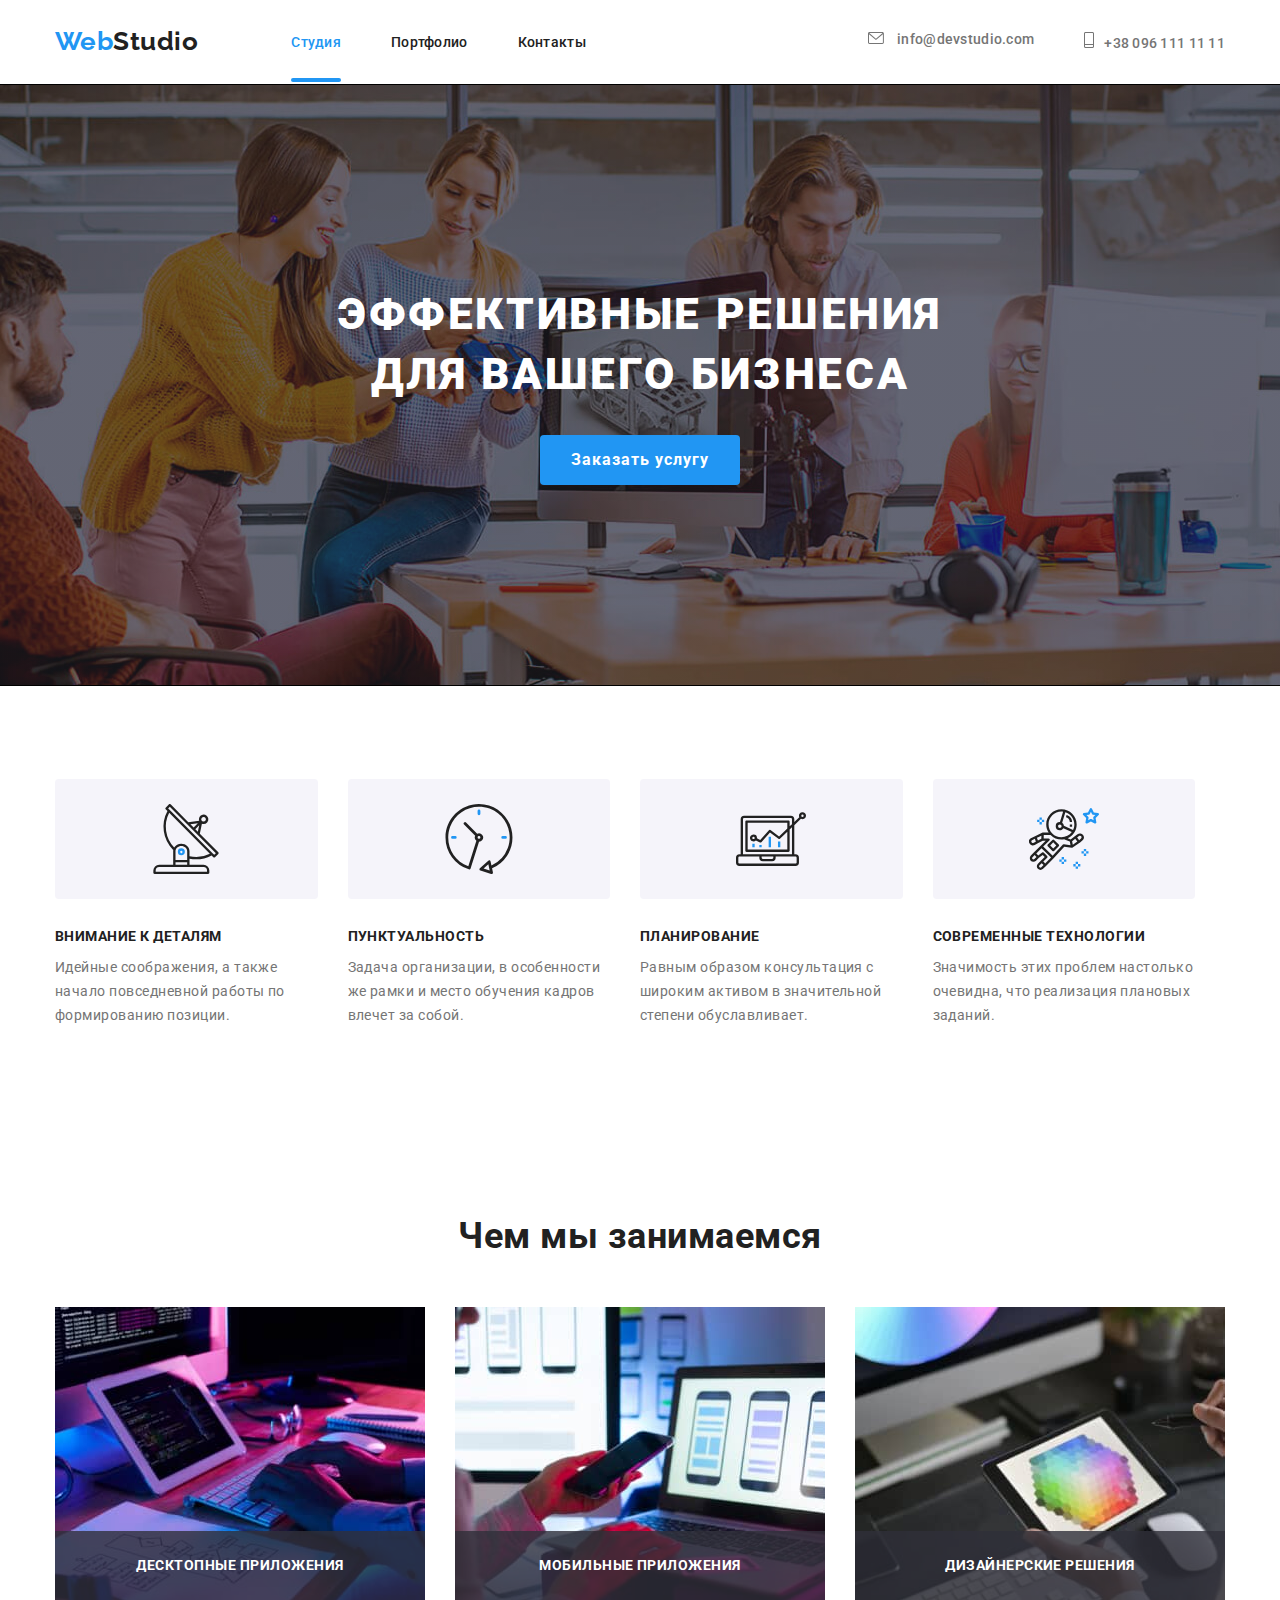
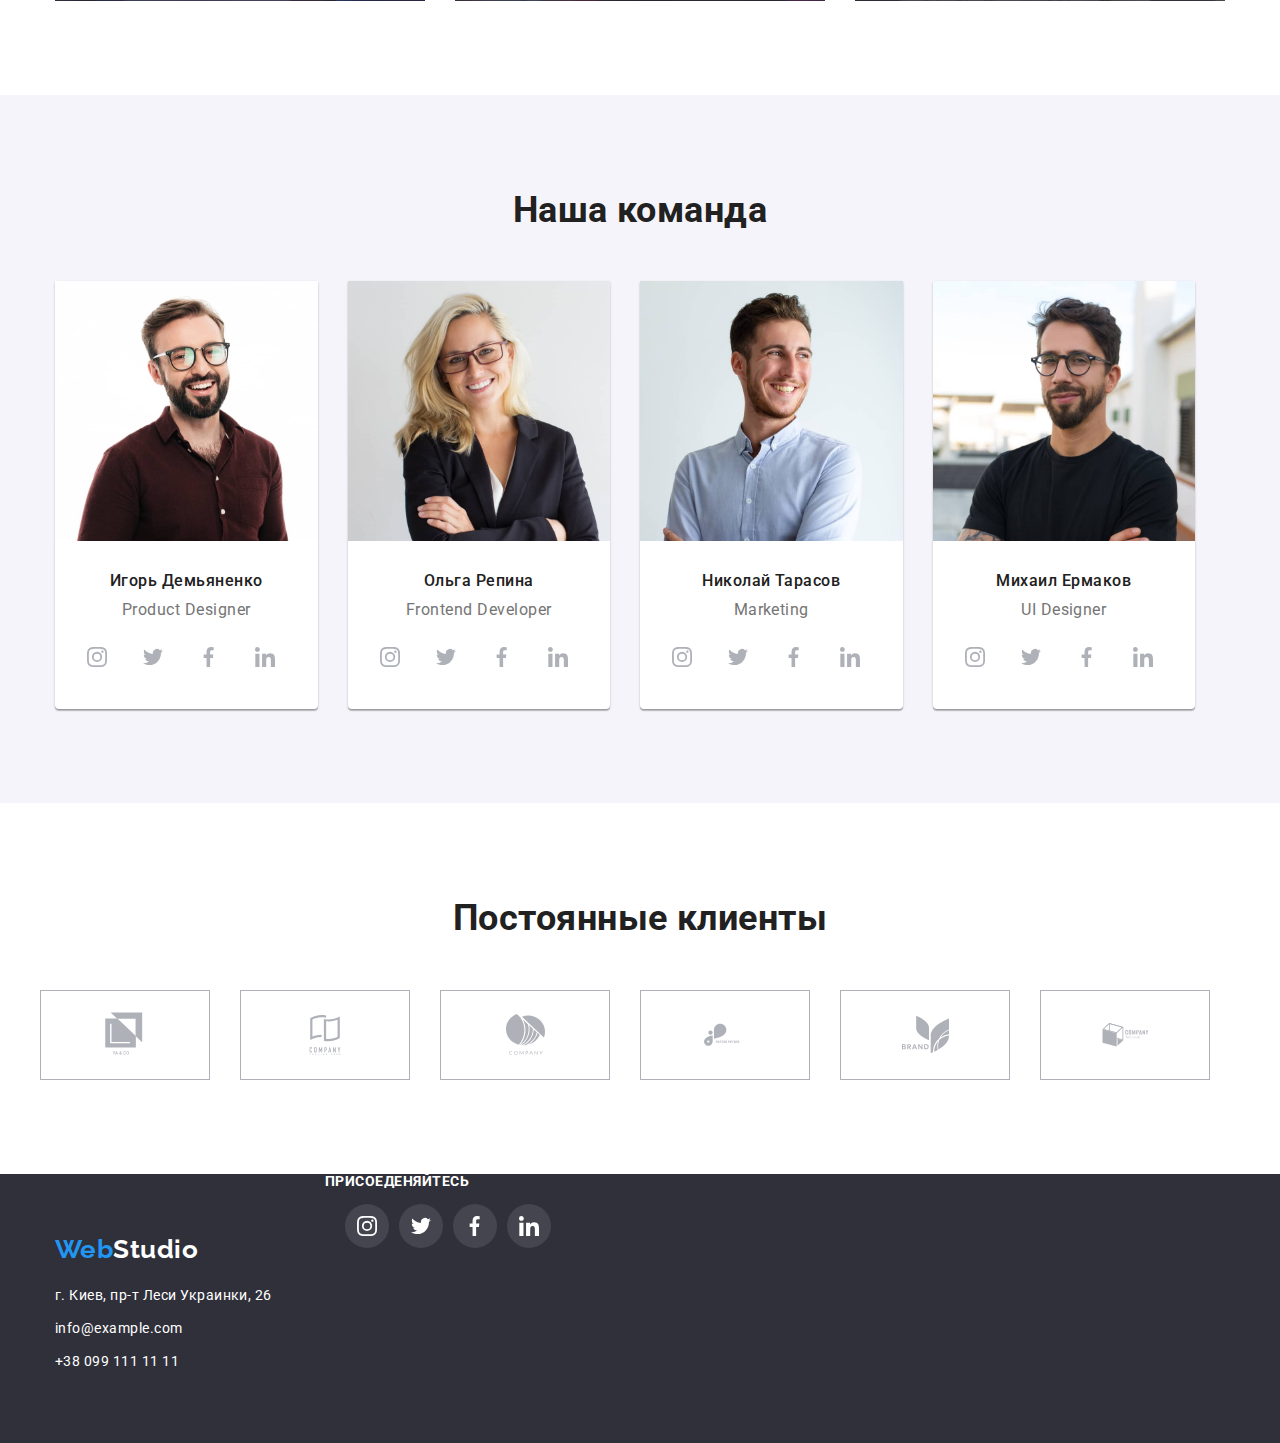
==== commit c9bd5700: "исправила подсвечиваемые ошибки" ====
--- a/index.html
+++ b/index.html
@@ -24,7 +24,7 @@
             <a href="./index.html" class="link current">Студия</a>
           </li>
           <li class="top-menu">
-            <a href="./portfolio.html" class="link current">Портфолио</a>
+            <a href="./portfolio.html" class="link">Портфолио</a>
           </li>
           <li class="top-menu">
             <a href="" class="link">Контакты</a>
@@ -401,8 +401,8 @@
   <div class="backdrop is-hidden" data-modal>
     <div class="modal">
       <button type="button" class="knopka-modal" data-modal-close>
-        <svg width="18" height="18">
-          <use href="./images/sprite.svg#icon-close-btn"></use>
+        <svg width="180" height="18">
+          <use href="./images/tehnokrak-symbol.svg#icon-hover-overlay"></use>
         </svg>
       </button>
     </div>
--- a/css/styles.css
+++ b/css/styles.css
@@ -88,7 +88,6 @@
 
 .scrit {
   position: absolute;
-  clip-path: rect(1px, 1px, 1px, 1px);
   /*область для скрытого заголовка*/
   padding: 0;
   border: 0;
@@ -179,10 +178,6 @@
   margin-right: 50px;
 }
 
-.site-nav .link:hover,
-.site-nav .link:focus {
-  color: var(--accent-color);
-}
 
 .site-nav .link.current::after {
   content: "";
@@ -192,8 +187,18 @@
   width: 100%;
   height: 4px;
   background-color: var(--accent-color);
-  /*color: var(--accent-color);*/
+  color: var(--accent-color);
   border-radius: 2px;
+}
+
+.site-nav .link.current::after {
+  background-color: var(--accent-color);
+  border-radius: 2px;
+}
+
+.site-nav .link:hover,
+.site-nav .link:focus {
+  color: var(--accent-color);
 }
 
 .site-nav .link.current {
@@ -213,15 +218,15 @@
 
 .nav-svjaz:hover,
 .nav-svjaz:focus {
-  /*color: var(--accent-color);*/
-  fill: color: var(--accent-color);
+  var(--accent-color);
+  color: var(--accent-color);
 }
 
 .nav-svjaz a {
   fill: var(--primary-text-color);
   color: var(--primary-text-color);
-  display: flex;
-  align-items: center;
+  /*display: flex;
+  align-items: center;*/
   font-weight: 500;
   font-size: 14px;
   line-height: 1.14;
@@ -231,8 +236,7 @@
 
 .nav-svjaz a:hover,
 .nav-svjaz a:focus {
-  color: var(--accent-color);
-  fill: color: var(--accent-color);
+     color: var(--accent-color);
 }
 
 .nav-svjaz a {
@@ -250,7 +254,7 @@
 }
 
 .nav-svjaz-phone {
-  fill: var(--primary-text-color);
+  /*fill: var(--primary-text-color);*/
   fill: currentColor;
   background: url('./images/symbol-defs.svg');
   background-size: 100%;
@@ -418,8 +422,15 @@
 
 /* Стилизация секции чем мы занимаемся*/
 
+.cartinca .cape {
+  display: flex;
+  flex-wrap: wrap;
+  margin: -15px;
+}
+
 .cartinca {
   padding-top: 0;
+
 }
 
 .cartinca-title {
@@ -429,6 +440,8 @@
   /* размер шрифта*/
   line-height: 1.17;
 }
+
+
 
 .cartinca .top-menu {
   width: 370px;
@@ -462,13 +475,6 @@
 }
 
 
-.comanda .cape {
-  display: flex;
-  flex-wrap: wrap;
-  /*Флексы выстраиваются в несколько строк*/
-  margin: -15px;
-}
-
 
 .comanda-title {
   margin-bottom: 50px;
@@ -481,6 +487,7 @@
   display: flex;
   justify-content: space-between;
   /*задает отступы между картинками*/
+
 }
 
 .comanda-photo {
@@ -498,9 +505,9 @@
   text-align: center;
   padding-bottom: 30px;
   background: var(--primary-gov-color);
-  box-shadow: 0px 1px 3px rgba(0, 0, 0, 0.12), 0px 1px 1px rgba(0, 0, 0, 0.14),
-    0px 2px 1px rgba(0, 0, 0, 0.2);
-  border-radius: 0px 0px 4px 4px;
+  box-shadow: 0 1px 3px rgba(0, 0, 0, 0.12), 0 1px 1px rgba(0, 0, 0, 0.14),
+    0 2px 1px rgba(0, 0, 0, 0.2);
+  border-radius: 0 0 4px 4px;
   /*добавляем тень*/
 }
 
@@ -553,7 +560,7 @@
 }
 
 .social-list-item-link:hover .social-list-item-svg {
-  fill: var(primary-gov-color);
+  fill: var(--primary-gov-color);
 }
 
 
@@ -604,8 +611,8 @@
 
 /* Стилизация контактных данных футера: адрес, тел , емейл */
 .bottom {
-  padding-top: 60px;
-  padding-bottom: 60px;
+ /* padding-top: 60px;
+  padding-bottom: 60px;*/
   background-color: var(--secondary-sov-color);
 }
 
@@ -626,7 +633,7 @@
 
 .bottom-cell {
   margin-top: 60px;
-  margin-bottom: 60 px;
+  margin-bottom: 60px;
   width: 270px;
 
 }
@@ -635,7 +642,7 @@
   display: block;
 }
 
-bottom-svjaz a {
+.bottom-svjaz a {
   color: var(--primary-gov-color);
   font-size: 14px;
   line-height: 1.71;
@@ -684,7 +691,7 @@
 
 .bottom-prisoedenajtes {
   font-weight: 700;
-  /*display: inline-block;
+  /*display: inline-block;*/
   display: block;
   margin-bottom: 15px;
   font-size: 14px;
@@ -707,14 +714,14 @@
   margin-bottom: 0;
 }
 
+.rabot {
+  padding-top: 94px;
+  padding-bottom: 94px;
+}
+
 /*Cтилизация меню макета портфолио*/
 button {
   padding: 0 0;
-}
-
-.rabot {
-  padding-top: 94px;
-  padding-bottom: 94px;
 }
 
 header {
@@ -760,7 +767,6 @@
 .projeckt {
   display: flex;
   flex-wrap: wrap;
-  margin: -15px;
   list-style: none;
 }
 
@@ -778,13 +784,14 @@
 
 .projeckt-stroca:hover,
 .projeckt-stroca:focus {
-  box-shadow: 0px 1px 1px rgba(0, 0, 0, 0.12), 0px 4px 4px rgba(0, 0, 0, 0.06), 1px 4px 6px rgba(0, 0, 0, 0.16);
-}
+  box-shadow: 0 1px 1px rgba(0, 0, 0, 0.12), 0 4px 4px rgba(0, 0, 0, 0.06), 1px 4px 6px rgba(0, 0, 0, 0.16);
 }
 
 .projeckt .box {
   position: relative;
   overflow: hidden;
+  display: flex;
+  flex-wrap: wrap;
 }
 
 .projeckt-overlay {
@@ -830,7 +837,6 @@
 
   color: var(--title-text-color);
 
-  color: var(--title-text-color);
 }
 
 .projeckt-absaz {
@@ -875,7 +881,7 @@
   height: 581px;
 
   background-color: var(--primary-gov-color);
-  box-shadow: 0px 1px 3px rgba(0, 0, 0, 0.12), 0px 1px 1px rgba(0, 0, 0, 0.14), 0px 2px 1px rgba(0, 0, 0, 0.2);
+  box-shadow: 0 1px 3px rgba(0, 0, 0, 0.12), 0 1px 1px rgba(0, 0, 0, 0.14), 0 2px 1px rgba(0, 0, 0, 0.2);
   border-radius: 4px;
 
   transform: translate(-50%, -50%) scale(1);
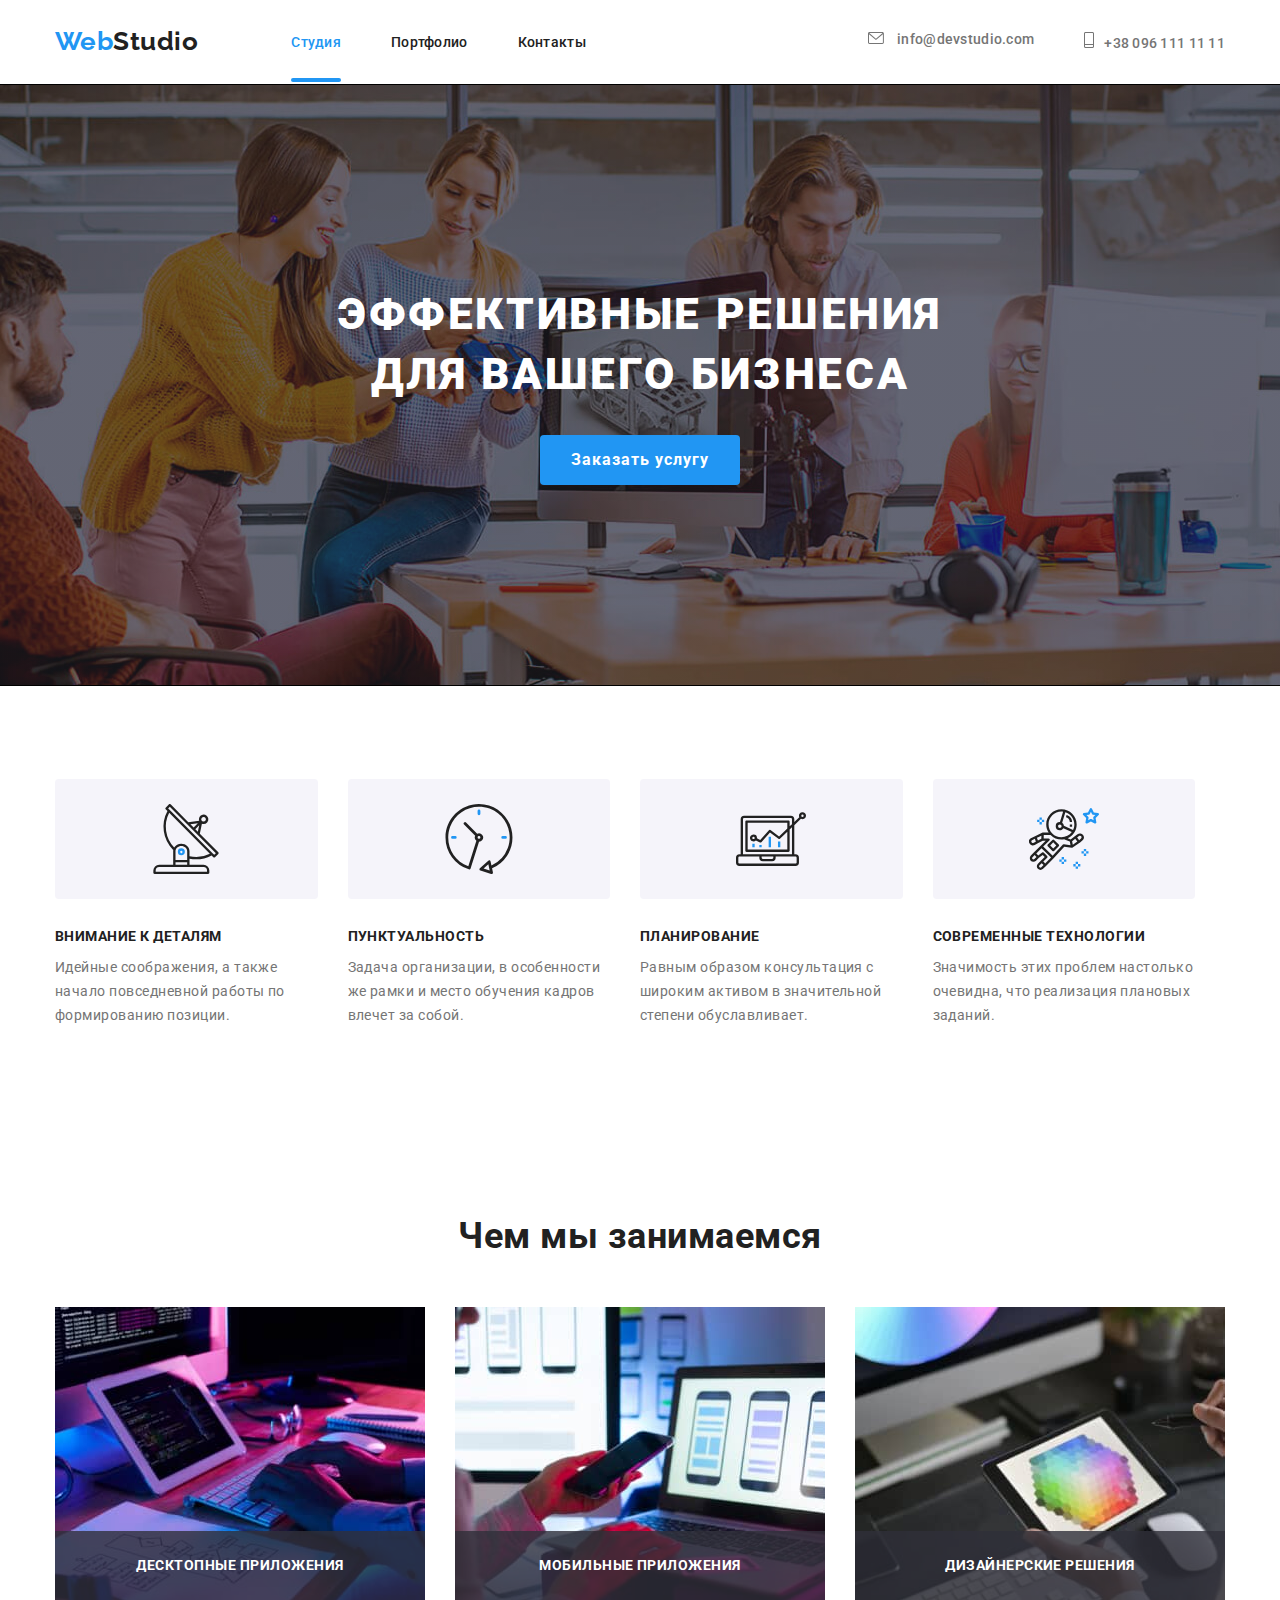
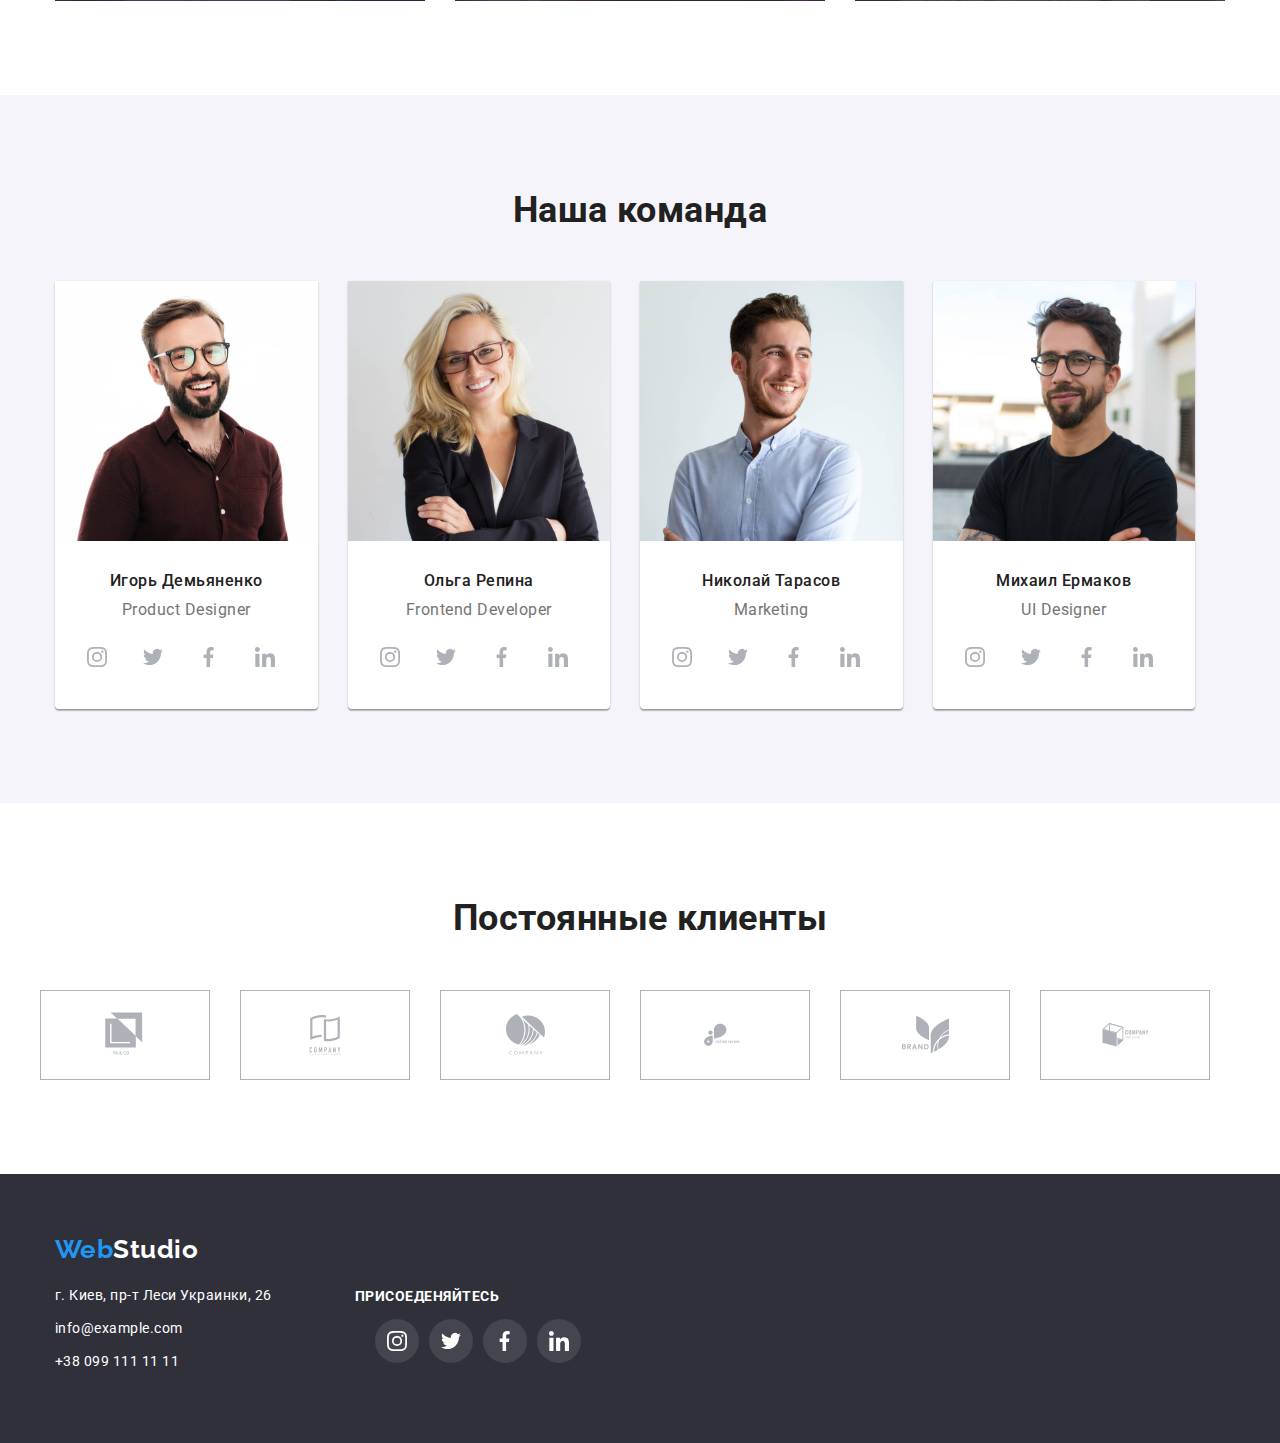
==== commit 0ca55352: "исправила подсвечиваемые ошибки" ====
--- a/index.html
+++ b/index.html
@@ -401,8 +401,8 @@
   <div class="backdrop is-hidden" data-modal>
     <div class="modal">
       <button type="button" class="knopka-modal" data-modal-close>
-        <svg width="180" height="18">
-          <use href="./images/tehnokrak-symbol.svg#icon-hover-overlay"></use>
+        <svg width="18" height="18">
+          <use href="./images/modalnoe-okno.svg#icon-Form-bg></use>
         </svg>
       </button>
     </div>
--- a/css/styles.css
+++ b/css/styles.css
@@ -530,8 +530,6 @@
   padding-left: 20px;
   padding-right: 20px;
   margin-top: 15px;
-
-
 }
 
 .social-list-item-link {
@@ -662,6 +660,8 @@
 .bottom-cozseti {
   display: block;
   margin-bottom: 20px;
+  padding-top: 115px;
+  padding-left: 30px;
   font-size: 14px;
   line-height: 1.14;
   /*  margin-top: 72px;
@@ -766,6 +766,7 @@
 
 .projeckt {
   display: flex;
+  margin: -15px;
   flex-wrap: wrap;
   list-style: none;
 }
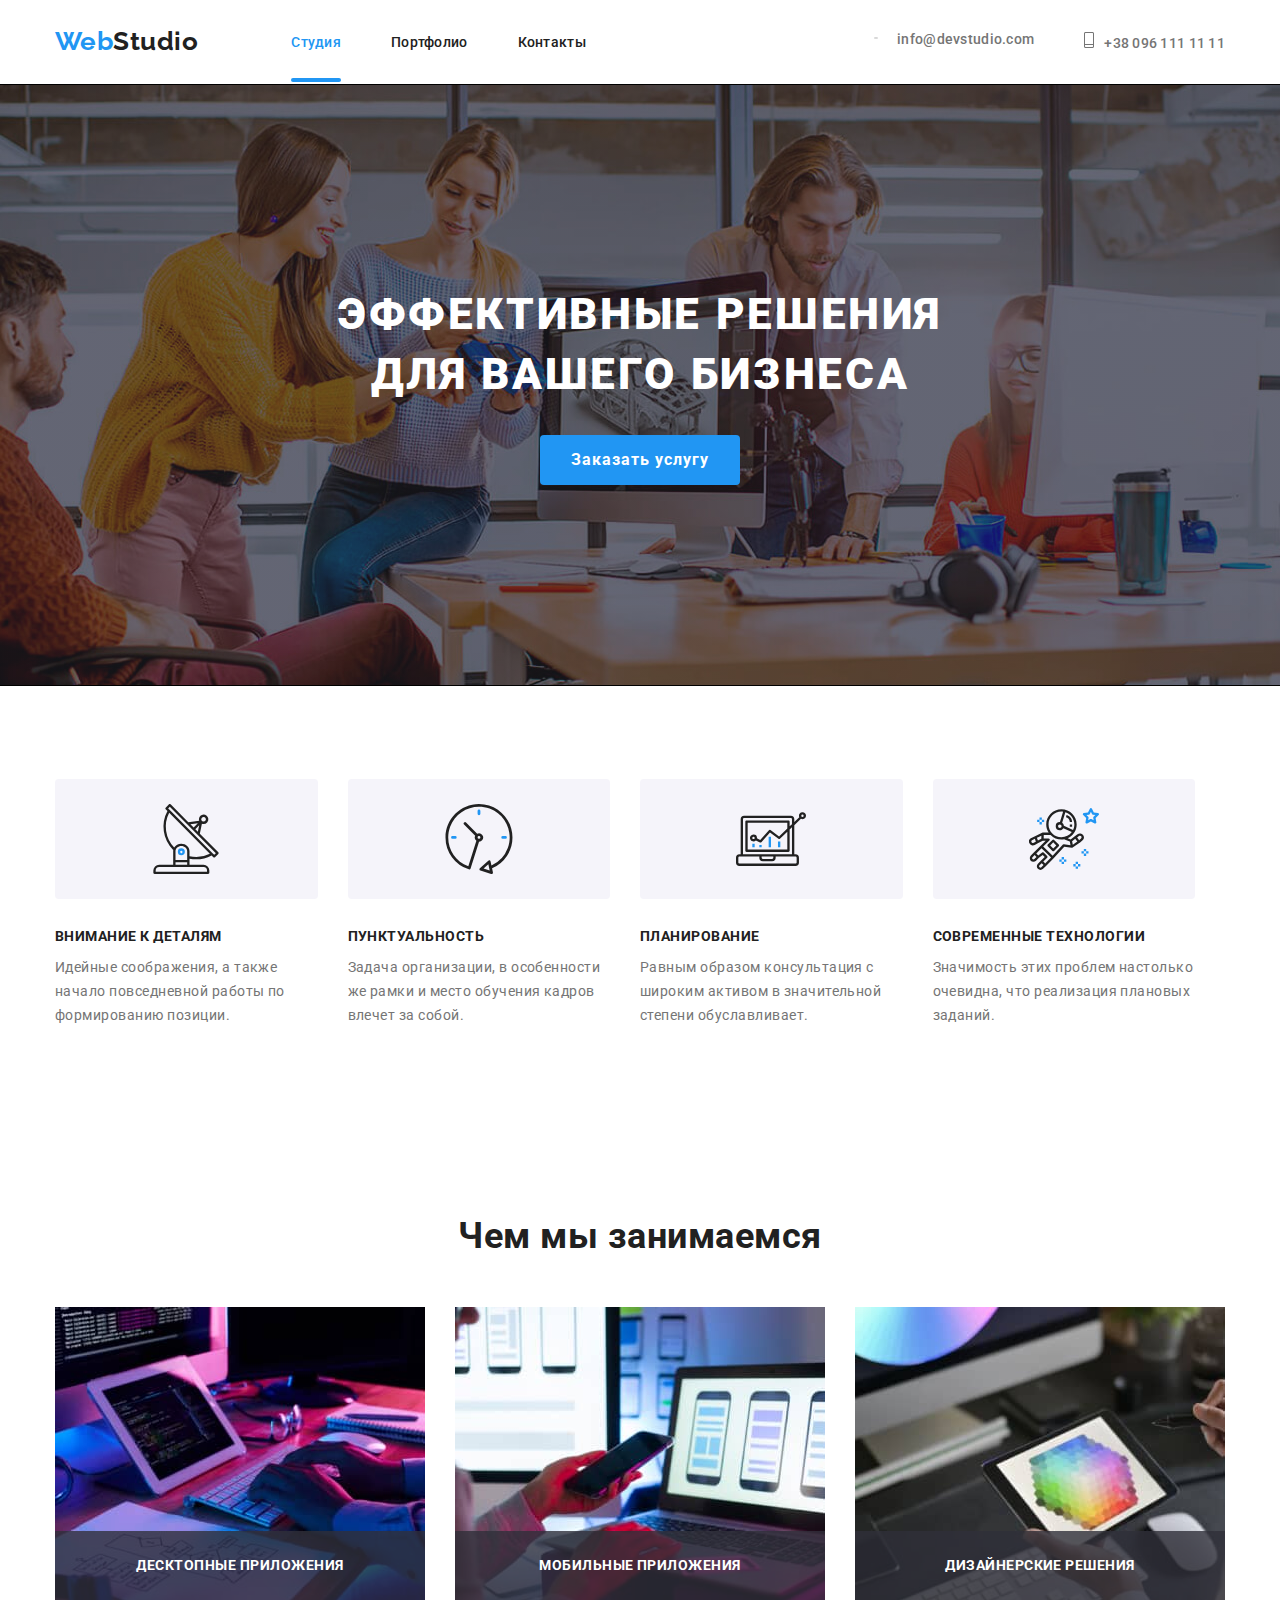
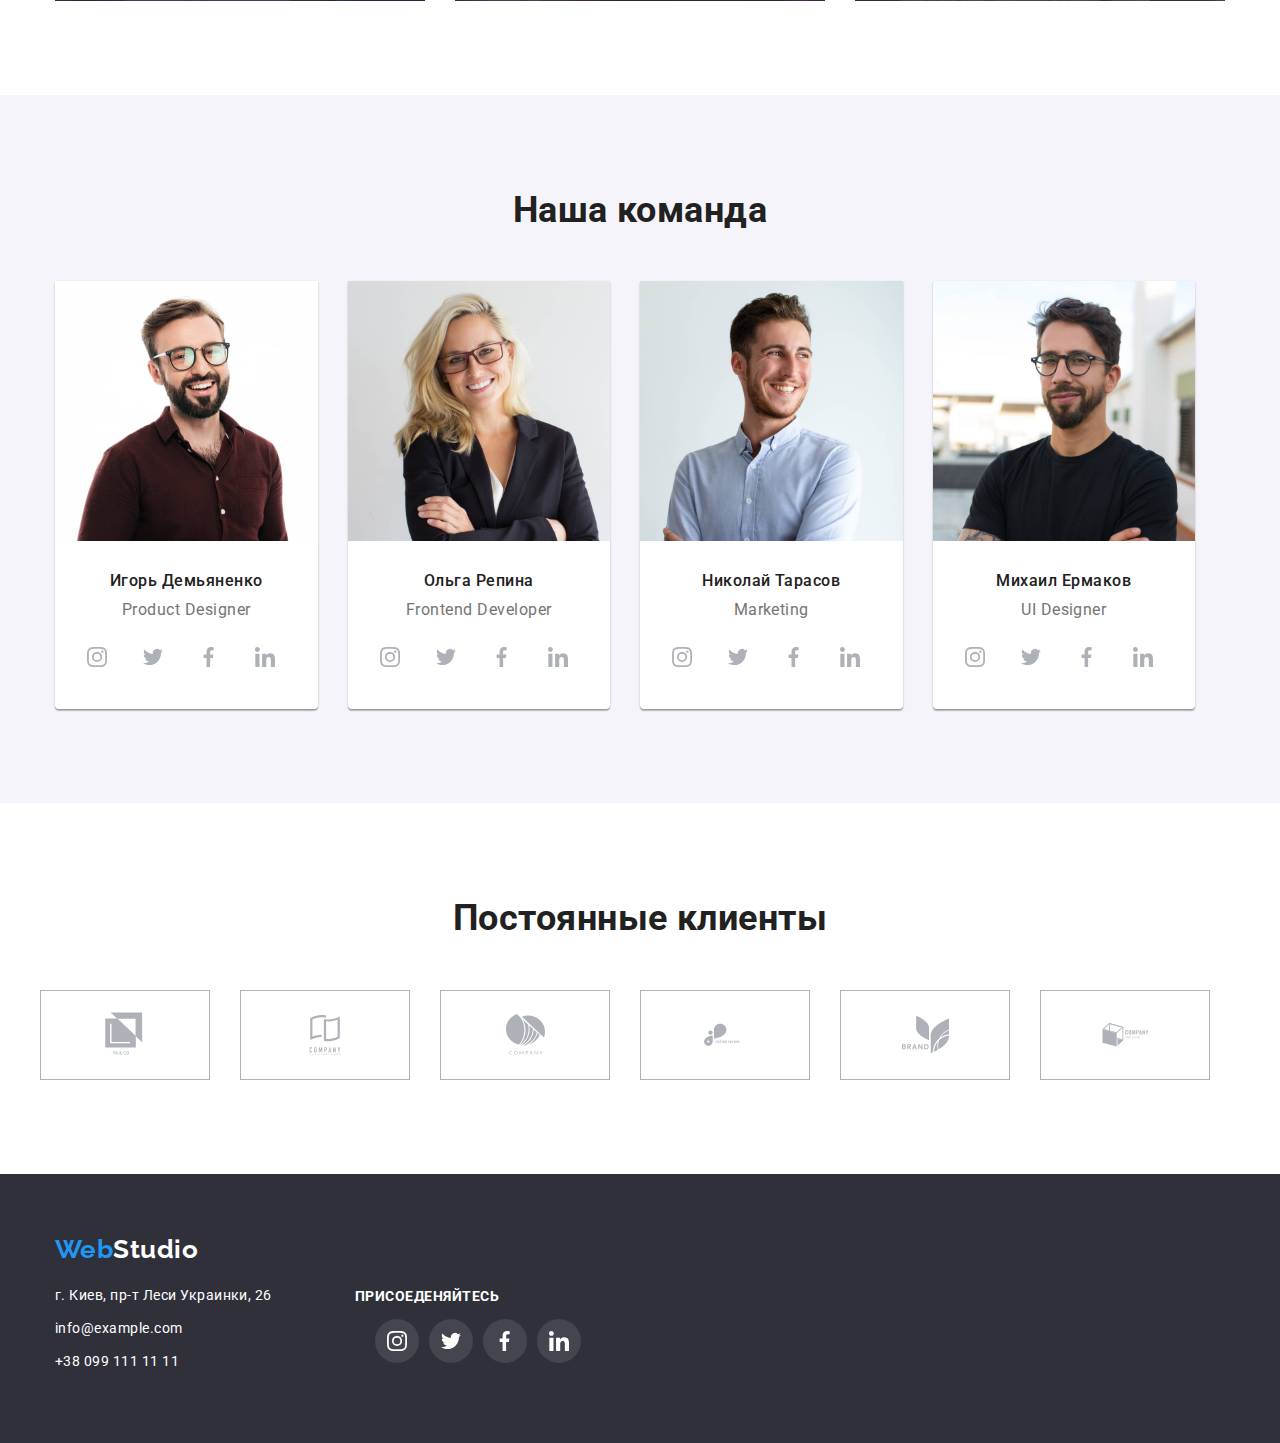
==== commit bf556819: "правка лапок" ====
--- a/index.html
+++ b/index.html
@@ -356,8 +356,7 @@
       </section>
 
       <section class="bottom-cozseti">
-        <!-- Прихований заголовок -->
-        <h2 class="scrit">Соцсети</h2>
+
         <div>
           <b class="bottom-prisoedenajtes">Присоеденяйтесь</b>
           <ul class="social-list cape">
@@ -402,11 +401,13 @@
     <div class="modal">
       <button type="button" class="knopka-modal" data-modal-close>
         <svg width="18" height="18">
-          <use href="./images/modalnoe-okno.svg#icon-Form-bg></use>
+          <use href="./images/modalnoe-okno.svg#icon-Form-bg"></use>
         </svg>
       </button>
     </div>
   </div>
 
-  <script src="./js/modal.js"></script>
+  <script>
+    src = "./js/modal.js">
+  </script>
 </body>--- a/css/styles.css
+++ b/css/styles.css
@@ -166,7 +166,7 @@
   padding-top: 33px;
   padding-bottom: 32px;
   width: max-content;
-   font-weight: 500;
+  font-weight: 500;
   font-size: 14px;
   line-height: 1.14;
   letter-spacing: 0.02em;
@@ -236,7 +236,7 @@
 
 .nav-svjaz a:hover,
 .nav-svjaz a:focus {
-     color: var(--accent-color);
+  color: var(--accent-color);
 }
 
 .nav-svjaz a {
@@ -249,6 +249,7 @@
   width: 16px;
   height: 12px;
   margin-right: 10px;
+  padding: 5px;
   /*margin-top: 15px;*/
 
 }
@@ -602,14 +603,14 @@
 
 .clients .list-item-link:hover .list-item-link-svg {
   fill: var(--accent-color);
- }
+}
 
 
 /* Cтилизация футера */
 
 /* Стилизация контактных данных футера: адрес, тел , емейл */
 .bottom {
- /* padding-top: 60px;
+  /* padding-top: 60px;
   padding-bottom: 60px;*/
   background-color: var(--secondary-sov-color);
 }
@@ -709,7 +710,7 @@
 h2,
 h3,
 h4,
-p{
+p {
   margin-top: 0;
   margin-bottom: 0;
 }
@@ -747,7 +748,7 @@
   color: var(--title-text-color);
   background-color: var(--secondary-lav-color);
   transition: color 250ms cubic-bezier(0.4, 0, 0.2, 1), background-color 250ms cubic-bezier(0.4, 0, 0.2, 1);
-    border-radius: 4px;
+  border-radius: 4px;
   border-width: 0;
 }
 
@@ -907,5 +908,4 @@
   background: var(--primary-gov-color);
   border: 1px solid rgba(0, 0, 0, 0.1);
   border-radius: 50%;
-}
-
+}